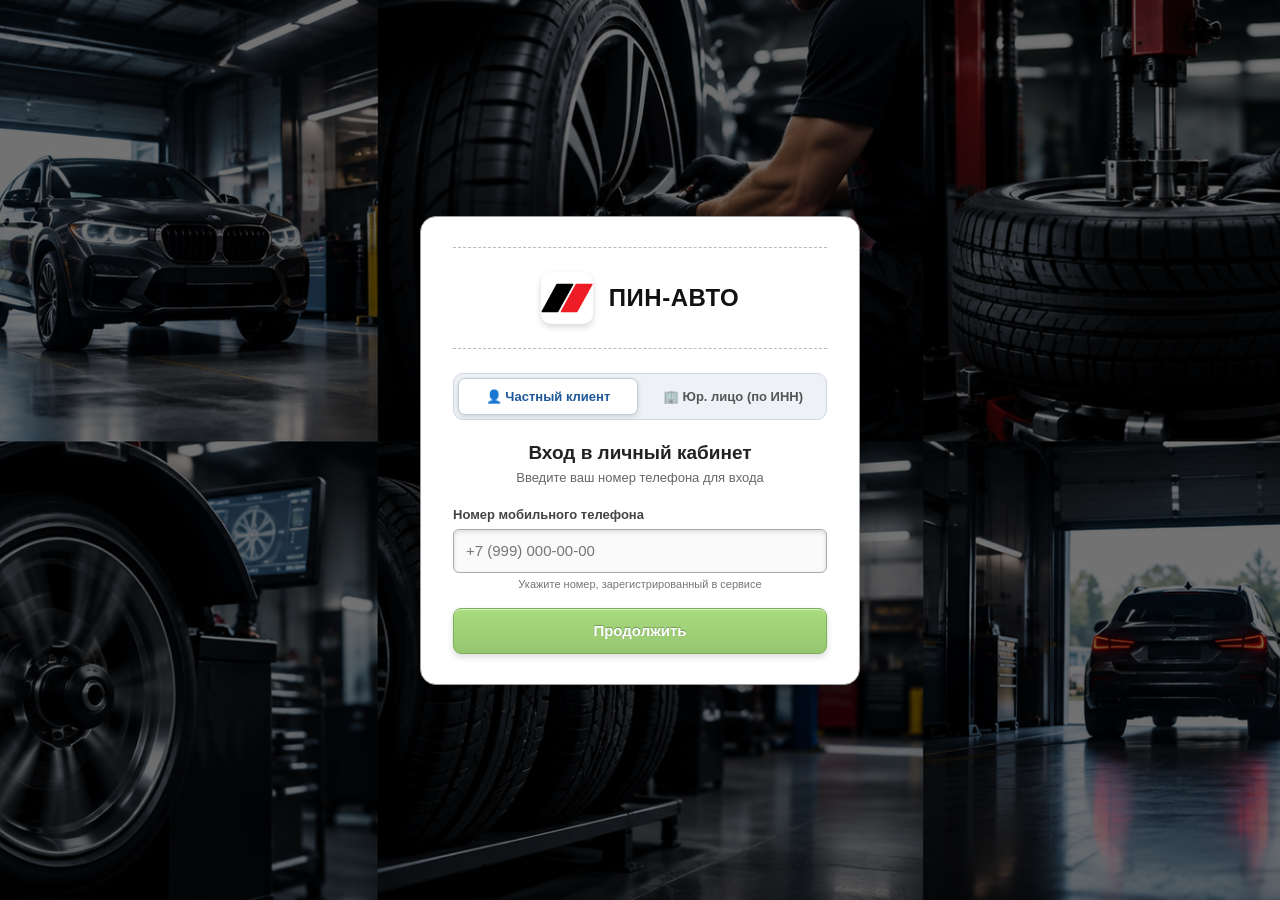
==== cabinet-b2b.html @ e7c833cb "Initial commit before refactoring" ====
<!DOCTYPE html>
<html lang="ru">
<head>
    <meta charset="UTF-8">
    <meta name="viewport" content="width=device-width, initial-scale=1.0">
    <title>Личный кабинет юр. лица — ПИН-АВТО</title>
    
    <link rel="icon" type="image/x-icon" href="favicons/favicon.ico">
    <link rel="icon" type="image/png" sizes="16x16" href="favicons/favicon-16x16.png">
    <link rel="icon" type="image/png" sizes="32x32" href="favicons/favicon-32x32.png">
    <link rel="apple-touch-icon" sizes="180x180" href="favicons/apple-touch-icon.png">
    
    <!-- Стили B2C -->
    <link rel="stylesheet" href="cabinet-b2b.css">

    <!-- Клиентский скрипт B2B -->
    <script src="js/cabinet-b2b.js" defer></script>
</head>
<body>

<div class="cabinet-layout-grid">
    <!-- Боковое меню -->
    <aside class="cabinet-sidebar">
        <div class="sidebar-user-block">
            <div class="user-avatar-circle" id="userAvatarInitials">ПА</div>
            <div class="user-info-meta">
                <div class="user-fullname" id="sidebarUserName">Загрузка...</div>
                <a href="javascript:void(0)" onclick="switchTab('settings')" class="user-edit-link">Изменить данные</a>
            </div>
        </div>

        <nav class="sidebar-nav">
            <a href="javascript:void(0)" class="nav-item active" data-tab="main" onclick="switchTab('main')">Главная</a>
            <a href="javascript:void(0)" class="nav-item" data-tab="orders" onclick="switchTab('orders')">Заказ-наряды</a>
            <a href="javascript:void(0)" class="nav-item" data-tab="services" onclick="switchTab('services')">Записаться на сервис</a>
            <a href="javascript:void(0)" class="nav-item" data-tab="garage" onclick="switchTab('garage')">Мой автопарк <span class="badge-count" id="garageBadge">0</span></a>
            
            <a href="javascript:void(0)" class="nav-item" data-tab="storage" onclick="switchTab('storage')">Договоры хранения</a>
            <a href="javascript:void(0)" class="nav-item" data-tab="recommendations" onclick="switchTab('recommendations')">Рекомендации мастера</a>
            <a href="javascript:void(0)" class="nav-item" data-tab="loyalty" onclick="switchTab('loyalty')">Программа лояльности</a>
            <a href="javascript:void(0)" class="nav-item" data-tab="settings" onclick="switchTab('settings')">Реквизиты организации</a>
            <a href="javascript:void(0)" class="nav-item nav-logout" onclick="logoutB2B()">Выйти</a>
        </nav>
    </aside>

    <!-- Основной контент -->
    <main class="cabinet-content-area">
        
        <!-- 1. Вкладка: Главная -->
        <div class="tab-pane active" id="tab-main">
            <h1 class="cabinet-page-title" id="welcomeTitle">Здравствуйте!</h1>
            <p class="cabinet-page-subtitle" id="currentDateSubtitle"></p>

            <div class="quick-banners-grid">
                <div class="quick-banner" onclick="startNewBooking()">
                    <span>Записаться на сервис</span>
                    <div class="qb-icon">
                        <svg width="20" height="20" viewBox="0 0 24 24" fill="none" stroke="#1e5799" stroke-width="2" stroke-linecap="round" stroke-linejoin="round">
                            <path d="M14.7 6.3a1 1 0 0 0 0 1.4l1.6 1.6a1 1 0 0 0 1.4 0l3.77-3.77a6 6 0 0 1-7.94 7.94l-6.91 6.91a2.12 2.12 0 0 1-3-3l6.91-6.91a6 6 0 0 1 7.94-7.94l-3.76 3.76z"></path>
                        </svg>
                    </div>
                </div>
                <div class="quick-banner" onclick="switchTab('garage')">
                    <span>Мой автопарк</span>
                    <div class="qb-icon">
                        <svg width="20" height="20" viewBox="0 0 24 24" fill="none" stroke="#1e5799" stroke-width="2" stroke-linecap="round" stroke-linejoin="round">
                            <rect x="1" y="3" width="15" height="13"></rect>
                            <polygon points="16 8 20 8 23 11 23 16 16 16 8"></polygon>
                            <circle cx="5.5" cy="18.5" r="2.5"></circle>
                            <circle cx="18.5" cy="18.5" r="2.5"></circle>
                        </svg>
                    </div>
                </div>
                <div class="quick-banner" onclick="switchTab('storage')">
                    <span>Договоры хранения</span>
                    <div class="qb-icon">
                        <svg width="20" height="20" viewBox="0 0 24 24" fill="none" stroke="#1e5799" stroke-width="2" stroke-linecap="round" stroke-linejoin="round">
                            <circle cx="12" cy="12" r="9"></circle>
                            <circle cx="12" cy="12" r="3"></circle>
                            <line x1="12" y1="3" x2="12" y2="9"></line>
                            <line x1="12" y1="15" x2="12" y2="21"></line>
                            <line x1="3" y1="12" x2="9" y2="12"></line>
                            <line x1="15" y1="12" x2="21" y2="12"></line>
                        </svg>
                    </div>
                </div>
                <div class="quick-banner" onclick="switchTab('orders')">
                    <span>Заказ-наряды</span>
                    <div class="qb-icon">
                        <svg width="20" height="20" viewBox="0 0 24 24" fill="none" stroke="#1e5799" stroke-width="2" stroke-linecap="round" stroke-linejoin="round">
                            <path d="M14 2H6a2 2 0 0 0-2 2v16a2 2 0 0 0 2 2h12a2 2 0 0 0 2-2V8z"></path>
                            <polyline points="14 2 14 8 20 8"></polyline>
                            <line x1="16" y1="13" x2="8" y2="13"></line>
                            <line x1="16" y1="17" x2="8" y2="17"></line>
                            <polyline points="10 9 9 9 8 9"></polyline>
                        </svg>
                    </div>
                </div>
            </div>

            <div class="dashboard-grid">
                <!-- ПРЕДСТАВИТЕЛИ ОРГАНИЗАЦИИ -->
                <div class="dashboard-card">
                    <div class="card-header-flex">
                        <h3>Представители организации</h3>
                        <a href="javascript:void(0)" onclick="switchTab('settings')" class="card-link-right">Все данные ›</a>
                    </div>
                    <div id="mainRepresentativesContainer">
                        <div class="empty-info-box">Загрузка представителей из CRM...</div>
                    </div>
                </div>

                <div class="dashboard-card" onclick="switchTab('loyalty')" style="cursor: pointer;">
                    <h3>Бонусный баланс</h3>
                    <div style="font-size: 34px; font-weight: 800; color: var(--color-red-bottom); margin-bottom: 6px;" id="mainLoyaltyPoints">0 баллов</div>
                    <p style="font-size: 13.5px; color: var(--color-text-muted); margin: 0 0 16px 0;">1 балл = 1 рубль скидки во всей сети техцентров</p>
                    <button type="button" class="week-btn">Посмотреть условия</button>
                </div>

                <div class="dashboard-card span-2">
                    <div class="card-header-flex">
                        <h3>Автопарк компании</h3>
                        <a href="javascript:void(0)" onclick="switchTab('garage')" class="card-link-right">Все автомобили ›</a>
                    </div>
                    <div id="mainGarageContainer">
                        <div class="empty-info-box">Перейдите во вкладку "Мой автопарк" для просмотра...</div>
                    </div>
                </div>

                <div class="dashboard-card span-2">
                    <div class="card-header-flex">
                        <h3>Мои записи на сервис</h3>
                        <a href="javascript:void(0)" onclick="switchTab('services'); switchServicesSubTab('list');" class="card-link-right">Посмотреть все записи ›</a>
                    </div>
                    <div id="mainServicesPreview">
                        <div class="empty-info-box">Загрузка записей...</div>
                    </div>
                </div>

                <div class="dashboard-card span-2">
                    <div class="card-header-flex">
                        <h3>Мои заказ-наряды</h3>
                        <a href="javascript:void(0)" onclick="switchTab('orders')" class="card-link-right">Посмотреть все заказ-наряды ›</a>
                    </div>
                    <div id="mainOrdersPreview">
                        <div class="empty-info-box">Загрузка заказов...</div>
                    </div>
                </div>
            </div>
        </div>

        <!-- 2. Вкладка: Заказы -->
        <div class="tab-pane" id="tab-orders">
            <h1 class="cabinet-page-title">История сделок и заказ-нарядов</h1>
            <div class="filter-pills-row" id="orderStatusPills">
                <button class="pill-btn active" onclick="filterOrders('all', this)">Все</button>
            </div>
            <div id="ordersListContainer">
                <div class="empty-info-box">Загрузка истории сделок из CRM...</div>
            </div>
            <div id="ordersPaginationContainer" style="margin-top: 20px; display: flex; gap: 6px; justify-content: center; align-items: center; flex-wrap: wrap;"></div>
        </div>

        <!-- 3. Вкладка: Записаться на сервис -->
        <div class="tab-pane" id="tab-services">
            <h1 class="cabinet-page-title">Записаться на сервис</h1>
            
            <div class="filter-pills-row" style="margin-bottom: 20px;">
                <button type="button" class="pill-btn" id="btnSubtabList" onclick="switchServicesSubTab('list')">Мои записи</button>
                <button type="button" class="pill-btn active" id="btnSubtabNew" onclick="switchServicesSubTab('new')">+ Записаться на сервис</button>
            </div>

            <div id="subtabServicesList" class="settings-card" style="display: none;">
                <div class="filter-pills-row">
                    <button class="pill-btn active" onclick="filterServices('all', this)">Все</button>
                    <button class="pill-btn" onclick="filterServices('active', this)">Активные</button>
                    <button class="pill-btn" onclick="filterServices('completed', this)">Выполненные</button>
                    <button class="pill-btn" onclick="filterServices('cancelled', this)">Отмененные</button>
                </div>
                <div id="servicesListContainer">
                    <div class="empty-info-box">Загрузка записей на сервис из календаря...</div>
                </div>
            </div>

            <div id="subtabServicesNew" class="settings-card">
                <h2>Онлайн-запись на сервис ПИН-АВТО</h2>
                
                <form id="cabinetBookingForm" onsubmit="handleCabinetBookingSubmit(event)">
                    <div class="form-group">
                        <label for="bookingCarGarageSelect">Автомобиль для записи:</label>
                        <select id="bookingCarGarageSelect" onchange="handleGarageCarChange()">
                            <option value="">-- Загрузка автопарка... --</option>
                        </select>
                    </div>

                    <div id="manualCarFieldsRow" class="form-row" style="display: none;">
                        <div class="form-group mb-0">
                            <label for="carBrand">Марка автомобиля:</label>
                            <select id="carBrand">
                                <option value="">-- Выберите марку авто --</option>
                            </select>
                        </div>
                        <div class="form-group mb-0">
                            <label for="carPlate">Гос. номер:</label>
                            <input type="text" id="carPlate" placeholder="А777МР77">
                        </div>
                    </div>

                    <div class="form-group" style="margin-top: 22px;">
                        <label for="branchSelect">Выберите филиал обслуживания:</label>
                        <select id="branchSelect" required>
                            <option value="">-- Загрузка филиалов --</option>
                        </select>
                    </div>

                    <div class="form-group">
                        <label>Дата визита:</label>
                        <div style="display: flex; gap: 10px; margin-bottom: 12px; max-width: 420px;">
                            <button type="button" class="week-btn active" id="btnWeekCurrent" onclick="switchWeekTab(0)">Эта неделя</button>
                            <button type="button" class="week-btn" id="btnWeekNext" onclick="switchWeekTab(1)">Следующая неделя</button>
                        </div>
                        <div class="grid-v4" id="grid_v4"></div>
                        <input type="hidden" id="dateSelect" required>
                    </div>

                    <div class="form-group">
                        <label for="postSelect">Выберите пост / услугу:</label>
                        <select id="postSelect" required disabled>
                            <option value="">Сначала выберите филиал и дату</option>
                        </select>
                    </div>

                    <div id="workloadBox" class="workload-box" style="display: none;">
                        <div class="workload-header">
                            <span id="workloadTitle">Загруженность выбранного поста:</span>
                            <span id="workloadPercent">0%</span>
                        </div>
                        <div class="progress-bar-bg">
                            <div id="workloadFill" class="progress-bar-fill"></div>
                        </div>
                    </div>

                    <div class="form-group" id="servicesWrapper" style="display: none;">
                        <label>Выберите работы по категориям:</label>
                        <div id="tabsContainer" class="tabs-container"></div>
                        <div id="tabContentsContainer"></div>
                    </div>

                    <div class="summary-box" id="summaryBox" style="display: none;">
                        <div>Итого времени: <span id="totalTime">0 мин</span></div>
                        <div>Стоимость (оценка): <span id="totalPrice">0 ₽</span></div>
                    </div>

                    <div class="form-group">
                        <label>Доступное время:</label>
                        <div id="slotsContainer" class="slots-grid">
                            <div class="empty-info-box" style="grid-column: 1 / -1;">
                                📌 Выберите филиал, дату и пост обслуживания
                            </div>
                        </div>
                        <input type="hidden" id="selectedTime" name="time" required>
                    </div>

                    <button type="submit" class="submit-btn" id="bookingSubmitBtn">Подтвердить запись</button>
                </form>
                <div id="cabinetBookingMsg" class="message"></div>
            </div>
        </div>

        <!-- 4. Вкладка: Гараж / Автопарк -->
        <div class="tab-pane" id="tab-garage">
            <div class="card-header-flex" style="margin-bottom: 20px;">
                <h1 class="cabinet-page-title" style="margin: 0;">Мой автопарк</h1>
                <button type="button" class="week-btn" style="max-width: 180px;" onclick="openAddCarModal()">+ Добавить авто</button>
            </div>
            
            <div id="fullGarageContainer">
                <div class="empty-info-box">Загрузка автомобилей компании...</div>
            </div>
        </div>

        <!-- 5. Вкладка: Договоры хранения -->
        <div class="tab-pane" id="tab-storage">
            <h1 class="cabinet-page-title">Договоры сезонного хранения шин</h1>
            <p class="cabinet-page-subtitle">Информация об активных договорах ответственного хранения колес и шин</p>
            
            <div id="storageContractContainer">
                <div class="empty-info-box">Загрузка данных договора хранения...</div>
            </div>
        </div>

        <!-- 6. Вкладка: Рекомендации мастера -->
        <div class="tab-pane" id="tab-recommendations">
            <h1 class="cabinet-page-title">Рекомендации мастера</h1>
            <div id="recommendationsContainer">
                <div class="empty-info-box">Загрузка рекомендаций мастера из CRM...</div>
            </div>
        </div>

        <!-- 7. Вкладка: Программа лояльности -->
        <div class="tab-pane" id="tab-loyalty">
            <h1 class="cabinet-page-title">Программа лояльности</h1>
            <div class="dashboard-grid" style="margin-bottom: 20px;">
                <div class="dashboard-card">
                    <h3>Ваш баланс баллов</h3>
                    <div style="font-size: 36px; font-weight: 800; color: var(--color-red-bottom); margin-bottom: 8px;" id="loyaltyPagePoints">0 баллов</div>
                    <p style="font-size: 13.5px; color: var(--color-text-muted); margin: 0;">1 балл = 1 рубль. Оплачивайте до 50% чека на работы и запчасти.</p>
                </div>
                <div class="dashboard-card">
                    <h3>Корпоративные правила</h3>
                    <ul style="margin: 0; padding-left: 20px; font-size: 13.5px; color: #475569; line-height: 1.6;">
                        <li><b>Единый счет автопарка:</b> баллы начисляются по закрытым заказ-нарядам</li>
                        <li><b>Сеть техцентров:</b> единые условия во всех 11 филиалах ПИН-АВТО</li>
                        <li><b>Безналичный расчет:</b> закрывающие документы формируются с учетом скидок</li>
                    </ul>
                </div>
            </div>

            <h3>История операций с кэшбэком</h3>
            <div id="transactionsContainer">
                <div class="empty-info-box">Загрузка истории транзакций...</div>
            </div>
        </div>

        <!-- 8. Вкладка: Реквизиты организации -->
        <div class="tab-pane" id="tab-settings">
            <h1 class="cabinet-page-title">Реквизиты организации</h1>

            <div class="settings-card">
                <h3>Карточка юридического лица в STOCRM</h3>
                <form id="jurProfileForm" onsubmit="handleJurProfileSave(event)">
                    <div class="settings-grid-form">
                        <div class="form-group">
                            <label for="jurCompanyName">Полное наименование организации</label>
                            <input type="text" id="jurCompanyName" placeholder="ООО Компания" required>
                        </div>
                        <div class="form-group">
                            <label for="jurShortName">Краткое наименование</label>
                            <input type="text" id="jurShortName" placeholder="Компания">
                        </div>
                        <div class="form-group">
                            <label for="jurInn">ИНН</label>
                            <input type="text" id="jurInn" readonly>
                        </div>
                        <div class="form-group">
                            <label for="jurKpp">КПП</label>
                            <input type="text" id="jurKpp" placeholder="КПП">
                        </div>
                        <div class="form-group">
                            <label for="jurOgrn">ОГРН</label>
                            <input type="text" id="jurOgrn" placeholder="ОГРН">
                        </div>
                        <div class="form-group">
                            <label for="jurDirector">Руководитель / Генеральный директор</label>
                            <input type="text" id="jurDirector" placeholder="ФИО руководителя">
                        </div>
                        <div class="form-group">
                            <label for="jurContactPerson">Ответственный представитель</label>
                            <input type="text" id="jurContactPerson" placeholder="ФИО представителя">
                        </div>
                        <div class="form-group">
                            <label for="jurCompanyPhone">Телефон для связи</label>
                            <input type="text" id="jurCompanyPhone" placeholder="+7 (...) ...-..--">
                        </div>
                        <div class="form-group">
                            <label for="jurCompanyEmail">Корпоративный E-Mail</label>
                            <input type="text" id="jurCompanyEmail" placeholder="company@mail.ru">
                        </div>
                        <div class="form-group">
                            <label for="jurLegalAddress">Юридический адрес</label>
                            <input type="text" id="jurLegalAddress" placeholder="Индекс, город, улица, дом">
                        </div>
                        <div class="form-group">
                            <label for="jurBankName">Наименование банка</label>
                            <input type="text" id="jurBankName" placeholder="Банк">
                        </div>
                        <div class="form-group">
                            <label for="jurBik">БИК</label>
                            <input type="text" id="jurBik" placeholder="БИК банка">
                        </div>
                        <div class="form-group">
                            <label for="jurRs">Расчетный счет</label>
                            <input type="text" id="jurRs" placeholder="40702810...">
                        </div>
                        <div class="form-group">
                            <label for="jurKs">Корреспондентский счет</label>
                            <input type="text" id="jurKs" placeholder="30101810...">
                        </div>
                    </div>

                    <div style="margin-top: 24px; display: flex; align-items: center; gap: 15px; flex-wrap: wrap;">
                        <button type="submit" class="submit-btn" id="btnSaveJur" style="max-width: 280px;">Сохранить реквизиты</button>
                        <div id="jurSaveMsg" class="message" style="margin: 0; display: none;"></div>
                    </div>
                </form>
            </div>

            <div class="settings-card" style="margin-top: 22px;">
                <h3>Каналы корпоративных уведомлений</h3>
                <div class="checkboxes-row">
                    <label class="checkbox-label"><input type="checkbox" checked> SMS представителю</label>
                    <label class="checkbox-label"><input type="checkbox" checked> Email бухгалтерии</label>
                    <label class="checkbox-label"><input type="checkbox"> WhatsApp</label>
                    <label class="checkbox-label"><input type="checkbox" checked> Telegram</label>
                </div>
            </div>
        </div>

    </main>
</div>

<!-- Модальное окно добавления ТС -->
<div class="modal-overlay" id="addCarModal" onclick="if(event.target===this) closeAddCarModal()">
    <div class="modal-box">
        <div class="modal-header">
            <h3>Добавление автомобиля в автопарк</h3>
            <span class="modal-close" onclick="closeAddCarModal()">&times;</span>
        </div>
        <form id="addCarForm" onsubmit="handleAddCarSubmit(event)">
            <div class="form-group">
                <label for="modalCarPlate">Государственный номер *</label>
                <input type="text" id="modalCarPlate" placeholder="А123АА123" required>
            </div>
            <div class="form-row">
                <div class="form-group mb-0">
                    <label for="modalCarBrand">Марка *</label>
                    <input type="text" id="modalCarBrand" placeholder="Например: Ford" required>
                </div>
                <div class="form-group mb-0">
                    <label for="modalCarModel">Модель *</label>
                    <input type="text" id="modalCarModel" placeholder="Например: Transit" required>
                </div>
            </div>
            <div class="form-row" style="margin-top: 14px;">
                <div class="form-group mb-0">
                    <label for="modalCarVin">VIN / Кузов</label>
                    <input type="text" id="modalCarVin" placeholder="17 знаков">
                </div>
                <div class="form-group mb-0">
                    <label for="modalCarYear">Год выпуска</label>
                    <input type="text" id="modalCarYear" placeholder="2022">
                </div>
            </div>
            <div style="margin-top: 20px;">
                <button type="submit" class="submit-btn" id="btnAddCarSubmit">Зарегистрировать ТС</button>
            </div>
            <div id="addCarMsg" class="message"></div>
        </form>
    </div>
</div>

</body>
</html>
---- cabinet-b2b.css ----
/* ============================================================
   ПИН-АВТО — ЕДИНАЯ ДИЗАЙН-СИСТЕМА WEB 2.0 (CABINET-B2B.CSS)
   ============================================================ */

:root {
    --font-main: "Trebuchet MS", "Lucida Grande", "Segoe UI", Arial, sans-serif;
    --font-mono: "Consolas", "Courier New", monospace;

    --color-bg-base: #f0f0f0;
    --color-bg-dark: #c0c0c0;
    --color-text-main: #222222;
    --color-text-sub: #555555;
    --color-text-muted: #777777;

    --color-blue-top: #7db9e8;
    --color-blue-bottom: #1e5799;
    --color-blue-border: #174275;

    --color-green-top: #a9db80;
    --color-green-bottom: #96c56f;
    --color-green-border: #7cb054;

    --color-red-top: #f87171;
    --color-red-bottom: #dc2626;

    --color-border-main: #aaaaaa;
    --color-border-card: #999999;
    --color-border-light: #cccccc;
}

* {
    box-sizing: border-box;
}

body { 
    font-family: var(--font-main); 
    background: radial-gradient(circle at top, #f4f4f4 0%, var(--color-bg-dark) 100%); 
    color: var(--color-text-main); 
    margin: 0; 
    padding: 20px 15px; 
    min-height: 100vh;
    -webkit-font-smoothing: antialiased;
}

h1, h2, h3, h4, h5 {
    font-family: var(--font-main);
    color: var(--color-text-main);
    text-shadow: 1px 1px 0px #ffffff;
    margin-top: 0;
}

h1.cabinet-page-title {
    font-size: 26px;
    margin-bottom: 6px;
    font-weight: bold;
}

h2 { 
    font-size: 22px;
    text-align: center; 
    border-bottom: 2px dashed var(--color-border-light);
    padding-bottom: 14px;
    margin-bottom: 24px;
}

h3 {
    font-size: 17px;
    margin-bottom: 14px;
}

p {
    font-family: var(--font-main);
    line-height: 1.45;
}

.cabinet-page-subtitle {
    color: var(--color-text-muted);
    font-size: 13.5px;
    margin-bottom: 22px;
    text-shadow: 1px 1px 0 #ffffff;
}

label { 
    display: block; 
    margin-bottom: 7px; 
    font-weight: bold; 
    font-size: 13px; 
    color: #444444; 
    text-shadow: 1px 1px 0px #ffffff;
}

.field-hint { 
    font-size: 11px; 
    color: var(--color-text-muted); 
    margin-top: 4px; 
    display: block; 
}

select, 
input[type="text"], 
input[type="tel"], 
input[type="email"], 
input[type="date"],
input[type="time"] { 
    width: 100% !important; 
    height: 42px !important;
    padding: 8px 12px !important; 
    border: 1px solid var(--color-border-main) !important; 
    border-radius: 6px !important; 
    font-size: 14px !important; 
    font-family: var(--font-main) !important;
    background: #fafafa !important; 
    color: var(--color-text-main) !important;
    box-shadow: inset 0 2px 4px rgba(0, 0, 0, 0.12) !important; 
    transition: all 0.2s ease-in-out !important; 
}

select:focus, 
input:focus { 
    border-color: #5b9dd9 !important; 
    outline: none !important; 
    background: #ffffff !important;
    box-shadow: inset 0 2px 4px rgba(0,0,0,0.1), 0 0 8px rgba(91,157,217,0.55) !important; 
}

input:read-only, 
select:disabled {
    background: linear-gradient(to bottom, #f5f5f5 0%, #ebebeb 100%) !important;
    color: #777777 !important;
    border-color: #cccccc !important;
    box-shadow: inset 0 1px 2px rgba(0,0,0,0.06) !important;
    cursor: not-allowed;
}

.form-group { 
    margin-bottom: 18px; 
    display: flex;
    flex-direction: column;
}
.form-group.mb-0 { margin-bottom: 0; }
.form-row { 
    display: grid; 
    grid-template-columns: 1fr 1fr; 
    gap: 18px; 
    margin-bottom: 18px; 
}
@media (max-width: 650px) { 
    .form-row { grid-template-columns: 1fr; } 
}

.cabinet-layout-grid {
    display: grid;
    grid-template-columns: 300px 1fr;
    max-width: 1350px;
    margin: 0 auto;
    gap: 25px;
    align-items: start;
}

@media (max-width: 1024px) {
    .cabinet-layout-grid { grid-template-columns: 1fr; }
}

.cabinet-sidebar {
    background: #ffffff;
    border: 1px solid var(--color-border-card);
    border-radius: 14px;
    padding: 18px;
    box-shadow: 0 10px 22px rgba(0,0,0,0.12), inset 0 1px 0 #ffffff;
    position: sticky;
    top: 20px;
}

.sidebar-user-block {
    display: flex;
    align-items: center;
    gap: 12px;
    border-bottom: 2px dashed var(--color-border-light);
    padding-bottom: 14px;
    margin-bottom: 14px;
}

.user-avatar-circle {
    width: 48px;
    height: 48px;
    background: linear-gradient(135deg, #e5e5e5 0%, #cccccc 100%);
    border-radius: 50% !important;
    display: flex;
    align-items: center;
    justify-content: center;
    font-weight: bold;
    font-size: 16px;
    color: #333333;
    border: 1px solid #bbbbbb;
    box-shadow: inset 0 1px 0 #ffffff;
    flex-shrink: 0;
}

.user-info-meta {
    display: flex;
    flex-direction: column;
}

.user-fullname {
    font-weight: bold;
    font-size: 15px;
    color: #111111;
    line-height: 1.25;
}

.user-edit-link {
    font-size: 12px;
    color: var(--color-blue-bottom);
    text-decoration: none;
    margin-top: 3px;
    font-weight: bold;
}
.user-edit-link:hover { text-decoration: underline; }

.sidebar-nav {
    display: flex;
    flex-direction: column;
    gap: 5px;
}

.nav-item {
    padding: 10px 14px;
    border-radius: 6px;
    color: #444444;
    text-decoration: none;
    font-size: 13.5px;
    font-weight: bold;
    display: flex;
    justify-content: space-between;
    align-items: center;
    transition: 0.15s;
    user-select: none;
}

.nav-item:hover {
    background: #f0f0f0;
    color: #111111;
}

.nav-item.active {
    background: linear-gradient(to bottom, var(--color-blue-top) 0%, var(--color-blue-bottom) 100%) !important;
    color: #ffffff !important;
    text-shadow: 0 -1px 1px rgba(0,0,0,0.5);
    box-shadow: inset 0 1px 0 rgba(255,255,255,0.4);
}

.nav-logout {
    color: #dc2626 !important;
    margin-top: 8px;
    border-top: 1px solid #eeeeee;
    padding-top: 12px;
}
.nav-logout:hover { 
    background: #fee2e2 !important; 
    color: #dc2626 !important; 
}

.badge-count {
    background: var(--color-red-bottom);
    color: #ffffff;
    padding: 2px 7px;
    border-radius: 12px;
    font-size: 11px;
    font-weight: bold;
}

.tab-pane { display: none; }
.tab-pane.active { display: block; }

.submit-btn,
.week-btn,
.pill-btn,
.slot-btn,
.car-action-btn {
    font-family: var(--font-main);
    font-weight: bold;
    cursor: pointer;
    display: inline-flex;
    align-items: center;
    justify-content: center;
    text-align: center;
    user-select: none;
    border-radius: 8px;
    transition: all 0.2s ease;
}

.submit-btn { 
    width: 100%; 
    background: linear-gradient(to bottom, var(--color-green-top) 0%, var(--color-green-bottom) 100%); 
    color: #ffffff; 
    border: 1px solid var(--color-green-border); 
    padding: 13px 20px; 
    font-size: 15px; 
    text-shadow: 0 -1px 1px rgba(0,0,0,0.3); 
    box-shadow: inset 0 1px 0 rgba(255,255,255,0.6), 0 3px 6px rgba(0,0,0,0.15);
}
.submit-btn:hover { 
    background: linear-gradient(to bottom, #b4e38c 0%, #a2d17a 100%); 
    box-shadow: inset 0 1px 0 rgba(255,255,255,0.7), 0 4px 8px rgba(0,0,0,0.2);
}
.submit-btn:disabled {
    opacity: 0.6;
}

.week-btn { 
    flex: 1; 
    padding: 9px 15px; 
    background: linear-gradient(to bottom, #f9f9f9 0%, #dcdcdc 100%); 
    border: 1px solid var(--color-border-main);
    font-size: 13px; 
    color: #333333; 
    text-shadow: 1px 1px 0px #ffffff;
    box-shadow: inset 0 1px 0 #ffffff, 0 1px 2px rgba(0,0,0,0.1);
}
.week-btn:hover { 
    background: linear-gradient(to bottom, #ffffff 0%, #e0e0e0 100%); 
    border-color: #999999;
}
.week-btn.active { 
    background: linear-gradient(to bottom, var(--color-blue-top) 0%, var(--color-blue-bottom) 100%) !important; 
    color: #ffffff !important; 
    border-color: var(--color-blue-border) !important; 
    text-shadow: 0 -1px 1px rgba(0,0,0,0.5) !important;
    box-shadow: inset 0 2px 4px rgba(0,0,0,0.4) !important;
}

.filter-pills-row {
    display: flex;
    flex-wrap: wrap;
    gap: 8px;
    margin-bottom: 20px;
}

.pill-btn {
    padding: 7px 18px;
    border-radius: 20px;
    border: 1px solid var(--color-border-main);
    background: linear-gradient(to bottom, #ffffff 0%, #e6e6e6 100%);
    font-size: 13px;
    color: #444444;
    text-shadow: 1px 1px 0 #ffffff;
    box-shadow: 0 1px 2px rgba(0,0,0,0.08), inset 0 1px 0 #ffffff;
}

.pill-btn:hover:not(.active) {
    background: linear-gradient(to bottom, #ffffff 0%, #dcdcdc 100%);
    border-color: #888888;
}

.pill-btn.active { 
    background: linear-gradient(to bottom, var(--color-blue-top) 0%, var(--color-blue-bottom) 100%) !important; 
    color: #ffffff !important; 
    border-color: var(--color-blue-border) !important; 
    text-shadow: 0 -1px 1px rgba(0,0,0,0.5);
    box-shadow: inset 0 2px 4px rgba(0,0,0,0.3);
}

.dashboard-card, 
.booking-container,
.settings-card {
    background: #ffffff;
    border: 1px solid var(--color-border-card);
    border-radius: 12px;
    padding: 24px;
    box-shadow: 0 6px 18px rgba(0, 0, 0, 0.08), inset 0 1px 0 #ffffff;
    position: relative;
    margin-bottom: 20px;
}

.dashboard-grid {
    display: grid;
    grid-template-columns: repeat(2, 1fr);
    gap: 20px;
}
@media (max-width: 768px) {
    .dashboard-grid { grid-template-columns: 1fr; }
}
.dashboard-card.span-2 { grid-column: span 2; }
@media (max-width: 768px) { .dashboard-card.span-2 { grid-column: span 1; } }

.card-header-flex {
    display: flex;
    justify-content: space-between;
    align-items: center;
    margin-bottom: 14px;
}
.card-header-flex h3 { margin-bottom: 0; }

.card-link-right {
    font-size: 13px;
    color: var(--color-blue-bottom);
    text-decoration: none;
    font-weight: bold;
}
.card-link-right:hover { text-decoration: underline; }

.quick-banners-grid {
    display: grid;
    grid-template-columns: repeat(4, 1fr);
    gap: 14px;
    margin-bottom: 22px;
}
@media (max-width: 900px) {
    .quick-banners-grid { grid-template-columns: repeat(2, 1fr); }
}

.quick-banner {
    background: linear-gradient(to bottom, #ffffff 0%, #f6f6f6 100%);
    border: 1px solid var(--color-border-main);
    border-radius: 9px;
    padding: 13px 15px;
    display: flex;
    justify-content: space-between;
    align-items: center;
    cursor: pointer;
    box-shadow: 0 2px 4px rgba(0,0,0,0.05), inset 0 1px 0 #fff;
    transition: all 0.2s;
}
.quick-banner:hover {
    border-color: var(--color-blue-bottom);
    box-shadow: 0 4px 10px rgba(30,87,153,0.18);
    transform: translateY(-1px);
}
.quick-banner span {
    font-size: 13.5px;
    font-weight: bold;
    color: #333333;
}
.qb-icon {
    width: 32px;
    height: 32px;
    background: #eef5fa;
    border-radius: 6px;
    display: flex;
    align-items: center;
    justify-content: center;
    font-size: 16px;
    border: 1px solid #cbd5e1;
}

.rep-dashboard-item {
    display: flex;
    align-items: center;
    justify-content: space-between;
    padding: 10px 12px;
    background: #f8fafc;
    border: 1px solid #e2e8f0;
    border-radius: 8px;
    margin-bottom: 8px;
}
.rep-dashboard-item:last-child {
    margin-bottom: 0;
}
.rep-info-col {
    display: flex;
    align-items: center;
    gap: 10px;
}
.rep-mini-avatar {
    width: 36px;
    height: 36px;
    background: linear-gradient(135deg, #e2e8f0 0%, #cbd5e1 100%);
    border-radius: 50%;
    display: flex;
    align-items: center;
    justify-content: center;
    font-size: 12.5px;
    font-weight: bold;
    color: #334155;
    border: 1px solid #bbbbbb;
    flex-shrink: 0;
}
.rep-title-text {
    font-size: 14px;
    font-weight: bold;
    color: #111111;
}
.rep-phone-text {
    font-size: 12px;
    color: #64748b;
    margin-top: 2px;
}

.order-card {
    padding: 22px 24px !important;
    margin-bottom: 20px !important;
}

.order-card-header {
    display: flex;
    justify-content: space-between;
    align-items: flex-start;
    padding-bottom: 12px;
    border-bottom: 1px dashed var(--color-border-light);
}

.order-card-title {
    font-size: 15.5px;
    font-weight: normal;
    color: #111111;
}

.order-card-title strong {
    font-weight: bold;
}

.order-card-sub {
    font-size: 13px;
    color: #555555;
    margin-top: 5px;
}

.order-card-meta {
    text-align: right;
    display: flex;
    flex-direction: column;
    align-items: flex-end;
    gap: 5px;
}

.deal-sum {
    color: var(--color-blue-bottom);
    font-size: 16.5px;
    font-weight: bold;
}

.status-badge {
    display: inline-block;
    padding: 3px 12px;
    border-radius: 12px;
    font-size: 11.5px;
    font-weight: bold;
    text-shadow: 1px 1px 0 rgba(255,255,255,0.8);
    border: 1px solid #bbbbbb;
    background: linear-gradient(to bottom, #ffffff 0%, #e5e5e5 100%);
    box-shadow: 0 1px 2px rgba(0,0,0,0.06);
    white-space: nowrap;
}

.status-badge.success {
    background: linear-gradient(to bottom, #e3f6dc 0%, #c8eec0 100%) !important;
    border-color: #a8d59d !important;
    color: #245e18 !important;
}

.status-badge.warning {
    background: linear-gradient(to bottom, #fffde6 0%, #faeec1 100%) !important;
    border-color: #e6d38e !important;
    color: #796013 !important;
}

.order-works-block {
    margin-top: 14px;
}

.order-works-title {
    font-size: 13.5px;
    font-weight: bold;
    color: #222222;
    margin-bottom: 10px;
    text-shadow: 1px 1px 0 #ffffff;
}

.order-works-table {
    width: 100%;
    border-collapse: collapse;
    font-size: 13.5px;
    text-align: left;
}

.order-works-table th {
    background: linear-gradient(to bottom, #ffffff 0%, #e5e5e5 100%);
    color: #333333;
    font-weight: bold;
    padding: 8px 12px;
    border-bottom: 1px solid var(--color-border-main);
    box-shadow: inset 0 1px 0 #ffffff;
    text-shadow: 1px 1px 0 #ffffff;
    white-space: nowrap;
}

.order-works-table td {
    padding: 10px 12px;
    border-bottom: 1px solid #e5e5e5;
    color: #333333;
    vertical-align: middle;
}

.order-works-table tr:last-child td {
    border-bottom: none;
}

.empty-info-box {
    background: linear-gradient(to bottom, #ffffff 0%, #f9f9f9 100%);
    border: 1px solid #e0e0e0;
    padding: 12px 15px;
    border-radius: 8px;
    font-size: 13px;
    color: var(--color-text-sub);
    margin-bottom: 15px;
    display: flex;
    align-items: center;
    gap: 10px;
    box-shadow: inset 0 1px 0 #ffffff;
}

.table-wrap {
    width: 100%;
    overflow-x: auto;
    border-radius: 8px;
    border: 1px solid var(--color-border-main);
    box-shadow: inset 0 2px 4px rgba(0,0,0,0.1);
    background: #ffffff;
    margin-bottom: 22px;
}

.data-table {
    width: 100%;
    border-collapse: collapse;
    text-align: left;
    font-size: 13.5px;
}

.data-table th {
    background: linear-gradient(to bottom, #ffffff 0%, #e5e5e5 100%);
    color: #333333;
    font-weight: bold;
    padding: 11px 13px;
    border-bottom: 1px solid var(--color-border-main);
    box-shadow: inset 0 1px 0 #ffffff;
    text-shadow: 1px 1px 0 #ffffff;
    white-space: nowrap;
}

.data-table td {
    padding: 11px 13px;
    border-bottom: 1px solid #e5e5e5;
    color: #333333;
    vertical-align: middle;
}

.data-table tr:nth-child(even) td { background-color: #fafafa; }
.data-table tr:hover td { background-color: #eef5fa; }

.grid-v4 { 
    display: grid; 
    grid-template-columns: repeat(auto-fit, minmax(85px, 1fr)); 
    gap: 9px; 
    margin-bottom: 18px;
}

.card-v4 { 
    border: 1px solid var(--color-border-main); 
    border-radius: 8px; 
    padding: 10px 4px; 
    text-align: center; 
    cursor: pointer; 
    background: linear-gradient(to bottom, #ffffff 0%, #e5e5e5 100%); 
    box-shadow: 0 2px 4px rgba(0,0,0,0.08), inset 0 1px 0 #ffffff;
    transition: 0.2s; 
}
.card-v4:hover { 
    background: linear-gradient(to bottom, #ffffff 0%, #d4d4d4 100%);
    border-color: #999999;
}
.card-v4.selected { 
    border-color: var(--color-blue-border) !important; 
    background: linear-gradient(to bottom, var(--color-blue-top) 0%, var(--color-blue-bottom) 100%) !important; 
    color: #ffffff !important; 
    text-shadow: 0 -1px 1px rgba(0,0,0,0.5);
    box-shadow: inset 0 1px 3px rgba(0,0,0,0.3);
}
.card-v4 .name { font-size: 11px; text-transform: uppercase; font-weight: bold; }
.card-v4 .date { font-size: 15px; font-weight: bold; margin-top: 4px; }

.slots-grid { 
    display: grid; 
    grid-template-columns: repeat(auto-fill, minmax(90px, 1fr)); 
    gap: 9px; 
    margin-top: 10px; 
}

.slot-btn { 
    padding: 9px 6px; 
    text-align: center; 
    border: 1px solid var(--color-border-main); 
    border-radius: 6px; 
    background: linear-gradient(to bottom, #ffffff 0%, #e5e5e5 100%); 
    font-size: 13.5px; 
    color: #333333; 
    text-shadow: 1px 1px 0 #ffffff;
    box-shadow: 0 1px 2px rgba(0,0,0,0.08), inset 0 1px 0 #ffffff;
}
.slot-btn:hover:not(:disabled) { 
    background: linear-gradient(to bottom, #ffffff 0%, #d4d4d4 100%);
}
.slot-btn.selected { 
    background: linear-gradient(to bottom, var(--color-blue-top) 0%, var(--color-blue-bottom) 100%) !important; 
    color: #ffffff !important; 
    border-color: var(--color-blue-border) !important; 
    text-shadow: 0 -1px 1px rgba(0,0,0,0.5);
    box-shadow: inset 0 2px 5px rgba(0,0,0,0.4);
}

.tabs-container { 
    display: flex; 
    flex-wrap: wrap; 
    gap: 6px; 
    margin-bottom: 14px; 
    border-bottom: 1px solid #cccccc; 
    padding-bottom: 10px; 
}
.tab-btn { 
    padding: 8px 14px; 
    background: linear-gradient(to bottom, #f0f0f0 0%, #e0e0e0 100%); 
    border: 1px solid #bbbbbb; 
    border-radius: 6px 6px 0 0; 
    font-size: 13px; 
    font-weight: bold; 
    cursor: pointer; 
    color: #444444; 
    text-shadow: 1px 1px 0 #ffffff;
    margin-bottom: -1px;
}
.tab-btn:hover { background: #ffffff; }
.tab-btn.active { background: #ffffff; color: #111111; border-bottom: 1px solid #ffffff; }

.tab-content { 
    display: none; 
    flex-direction: column; 
    gap: 8px; 
    background: #ffffff; 
    border: 1px solid #cccccc; 
    padding: 14px; 
    min-height: 150px; 
    max-height: 280px; 
    overflow-y: auto; 
    box-shadow: inset 0 0 5px rgba(0,0,0,0.05); 
}
.tab-content.active { display: flex; }

.service-item { 
    display: flex; 
    align-items: center; 
    justify-content: space-between; 
    padding: 9px 12px; 
    border-radius: 6px; 
    border: 1px solid #dddddd; 
    background: linear-gradient(to bottom, #ffffff 0%, #f9f9f9 100%); 
    cursor: pointer; 
}
.service-item:hover { 
    background: #eef5fa;
    border-color: #99bce8;
}
.service-left { 
    display: flex; 
    align-items: center; 
    gap: 10px; 
    font-size: 13.5px; 
    font-weight: bold; 
    color: #333333; 
}
.service-left input { width: 16px !important; height: 16px !important; cursor: pointer; margin: 0; }
.service-right { font-size: 13px; color: var(--color-text-muted); display: flex; align-items: center; gap: 14px; }
.service-price { font-weight: bold; color: var(--color-blue-bottom); font-size: 14px; }

.summary-box { 
    background: linear-gradient(to bottom, #fffbe0 0%, #f6ea9e 100%); 
    border: 1px solid #d4c264; 
    padding: 12px 15px; 
    border-radius: 8px; 
    margin-bottom: 18px; 
    display: flex; 
    justify-content: space-between; 
    font-weight: bold; 
    font-size: 14.5px; 
    color: #554a10; 
    text-shadow: 1px 1px 0 #ffffff;
    box-shadow: 0 2px 4px rgba(0,0,0,0.08);
}

.workload-box { 
    background: #f4f4f4; 
    border: 1px solid #cccccc; 
    padding: 12px 15px; 
    border-radius: 8px; 
    margin-bottom: 18px; 
    box-shadow: inset 0 1px 3px rgba(0,0,0,0.05);
}
.workload-header { 
    display: flex; 
    justify-content: space-between; 
    font-size: 13px; 
    font-weight: bold; 
    margin-bottom: 7px; 
    color: #333333; 
}
.progress-bar-bg { 
    width: 100%; 
    height: 12px; 
    background: #dddddd; 
    border-radius: 6px; 
    box-shadow: inset 0 2px 4px rgba(0,0,0,0.2); 
    overflow: hidden; 
}
.progress-bar-fill { 
    height: 100%; 
    width: 0%; 
    transition: width 0.4s ease; 
    border-radius: 6px; 
    background: linear-gradient(to bottom, #84cc16 0%, #65a30d 50%, #4d7c0f 100%); 
}

.vin-box {
    font-family: var(--font-mono);
    font-size: 13px;
    background: #f0f0f0;
    padding: 3px 6px;
    border-radius: 4px;
    border: 1px solid #cccccc;
    color: #111111;
}

.message { 
    margin-top: 18px; 
    padding: 12px 16px; 
    border-radius: 8px; 
    text-align: center; 
    display: none; 
    font-weight: bold; 
    font-size: 13.5px;
    box-shadow: inset 0 1px 2px rgba(0,0,0,0.08); 
}
.message.success { background: #dff0d8; color: #3c763d; border: 1px solid #d6e9c6; }
.message.error { background: #f2dede; color: #a94442; border: 1px solid #ebccd1; }
.message.is-visible { display: block; }

.settings-grid-form {
    display: grid;
    grid-template-columns: 1fr 1fr;
    gap: 16px 20px;
}
@media (max-width: 650px) { 
    .settings-grid-form { grid-template-columns: 1fr; } 
}

.checkboxes-row {
    display: flex;
    flex-wrap: wrap;
    gap: 18px;
}
.checkbox-label {
    display: flex;
    align-items: center;
    gap: 8px;
    font-weight: bold;
    font-size: 13.5px;
    cursor: pointer;
}
.checkbox-label input {
    width: 16px !important;
    height: 16px !important;
    cursor: pointer;
}

/* 7. ХРАНЕНИЕ ШИН (STORAGE) */
.storage-contract-box {
    display: flex;
    flex-direction: column;
    gap: 20px;
    margin-bottom: 22px;
}

.storage-header-card {
    background: #ffffff;
    border: 1px solid var(--color-border-card);
    border-radius: 12px;
    padding: 20px 24px;
    box-shadow: 0 6px 18px rgba(0,0,0,0.08), inset 0 1px 0 #ffffff;
}

.storage-header-top {
    display: flex;
    justify-content: space-between;
    align-items: center;
    flex-wrap: wrap;
    gap: 12px;
    margin-bottom: 14px;
    border-bottom: 1px dashed var(--color-border-light);
    padding-bottom: 12px;
}

.storage-contract-num {
    font-size: 18px;
    font-weight: bold;
    color: #111111;
}

.storage-meta-grid {
    display: grid;
    grid-template-columns: repeat(auto-fit, minmax(180px, 1fr));
    gap: 14px;
    font-size: 13.5px;
}

.storage-meta-item span {
    display: block;
    color: var(--color-text-muted);
    font-size: 11.5px;
    text-transform: uppercase;
    margin-bottom: 4px;
    font-weight: bold;
}

.storage-meta-item strong {
    color: var(--color-text-main);
    font-size: 14px;
}

.storage-wheels-grid {
    display: grid;
    grid-template-columns: repeat(2, 1fr);
    gap: 16px;
    margin-top: 14px;
}

@media (max-width: 768px) {
    .storage-wheels-grid { grid-template-columns: 1fr; }
}

.wheel-card {
    background: #ffffff;
    border: 1px solid var(--color-border-main);
    border-radius: 10px;
    padding: 16px;
    display: flex;
    gap: 16px;
    align-items: center;
    box-shadow: 0 2px 4px rgba(0, 0, 0, 0.04), inset 0 1px 0 #ffffff;
}

.wheel-visual-col {
    flex-shrink: 0;
    text-align: center;
    width: 80px;
}

.wheel-svg-box {
    width: 64px;
    height: 64px;
    margin: 0 auto 6px auto;
    display: flex;
    align-items: center;
    justify-content: center;
    font-size: 40px;
}

.wheel-pos-tag {
    font-size: 11px;
    font-weight: bold;
    color: #444444;
    text-align: center;
}

.wheel-info-col {
    flex: 1;
    display: flex;
    flex-direction: column;
    gap: 5px;
}

.wheel-title {
    font-size: 14px;
    font-weight: bold;
    color: #111111;
}

.wheel-barcode-box {
    font-family: var(--font-mono);
    font-size: 12px;
    color: #444444;
    background: #f1f5f9;
    padding: 2px 7px;
    border-radius: 4px;
    border: 1px solid #cbd5e1;
    display: inline-block;
    width: fit-content;
}

.tread-measure-box {
    margin-top: 4px;
}

.tread-measure-head {
    display: flex;
    justify-content: space-between;
    align-items: center;
    font-size: 12px;
    font-weight: bold;
    margin-bottom: 4px;
    color: #555555;
}

.tread-track {
    width: 100%;
    height: 8px;
    background: #e2e8f0;
    border-radius: 4px;
    overflow: hidden;
    box-shadow: inset 0 1px 2px rgba(0,0,0,0.15);
}

.tread-fill {
    height: 100%;
    border-radius: 4px;
    background: linear-gradient(90deg, #84cc16 0%, #16a34a 100%);
}

/* 8. МОДАЛЬНОЕ ОКНО ДОБАВЛЕНИЯ ТС */
.modal-overlay {
    position: fixed !important;
    top: 0 !important;
    left: 0 !important;
    width: 100vw !important;
    height: 100vh !important;
    background: rgba(0, 0, 0, 0.65) !important;
    display: none !important;
    align-items: center !important;
    justify-content: center !important;
    z-index: 99999 !important;
    backdrop-filter: blur(2px) !important;
}

.modal-overlay.is-open {
    display: flex !important;
}

.modal-box {
    background: #ffffff;
    border: 1px solid var(--color-border-card);
    border-radius: 14px;
    width: 90%;
    max-width: 480px;
    padding: 24px 28px;
    text-align: left;
    box-shadow: 0 15px 35px rgba(0, 0, 0, 0.35), inset 0 1px 0 rgba(255, 255, 255, 0.9);
}

.modal-header {
    display: flex;
    justify-content: space-between;
    align-items: center;
    margin-bottom: 16px;
    border-bottom: 1px solid #e2e8f0;
    padding-bottom: 10px;
}

.modal-header h3 {
    font-size: 17px;
    font-weight: bold;
    color: #111111;
    margin: 0;
}

.modal-close {
    font-size: 24px;
    font-weight: bold;
    cursor: pointer;
    color: #64748b;
    line-height: 1;
    transition: color 0.15s;
}

.modal-close:hover {
    color: var(--color-red-bottom);
}
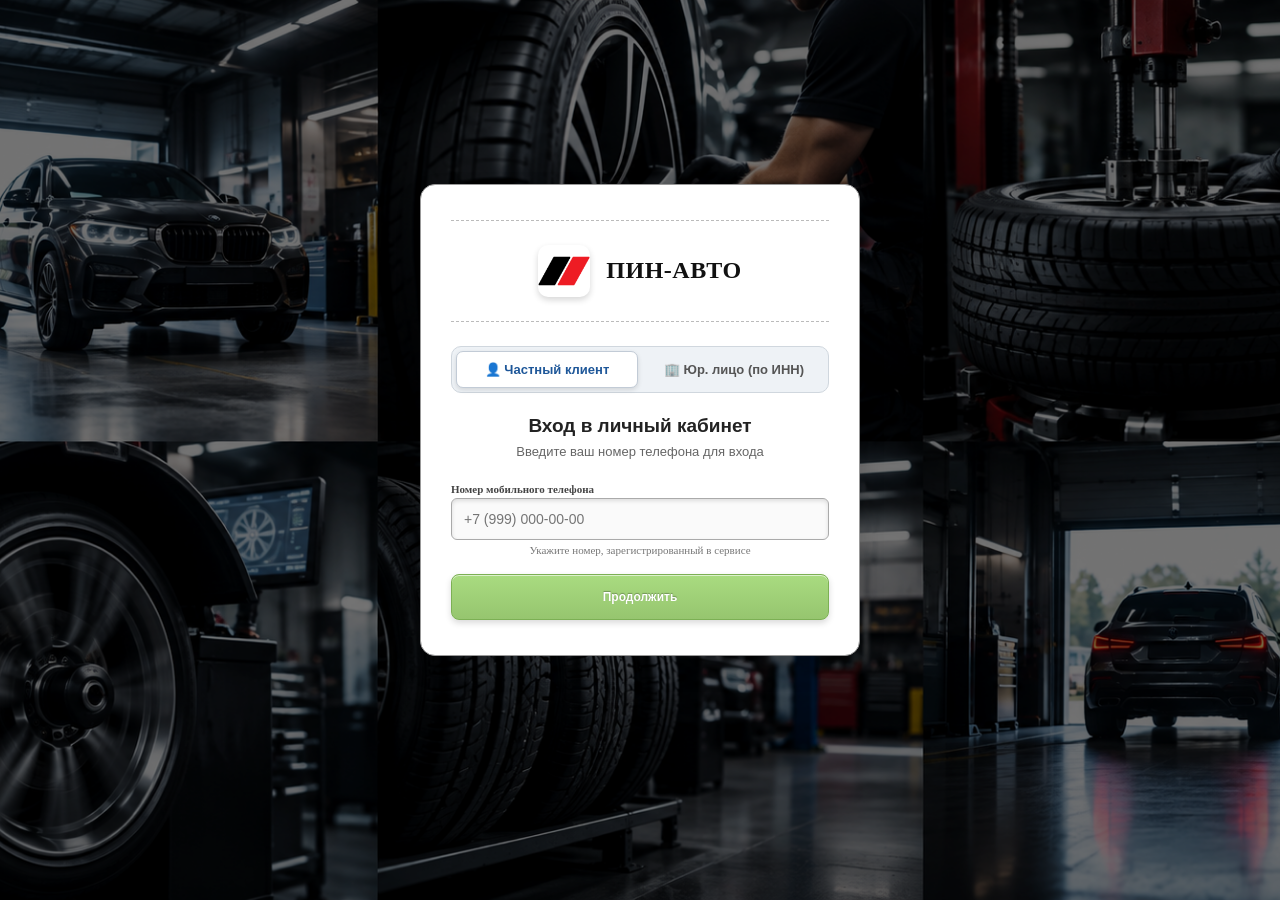
==== commit 290e1827: "Consolidate CSS into unified main.css and remove redundant files - Merged css.css, cabinet-b2b.css, " ====
--- a/cabinet-b2b.html
+++ b/cabinet-b2b.html
@@ -11,7 +11,7 @@
     <link rel="apple-touch-icon" sizes="180x180" href="favicons/apple-touch-icon.png">
     
     <!-- Стили B2C -->
-    <link rel="stylesheet" href="cabinet-b2b.css">
+    <link rel="stylesheet" href="css/main.css">
 
     <!-- Клиентский скрипт B2B -->
     <script src="js/cabinet-b2b.js" defer></script>
--- a/css/main.css
+++ b/css/main.css
@@ -0,0 +1,2473 @@
+/* ============================================================
+   ПИН-АВТО — ЕДИНЫЙ СТИЛЬ (css/main.css)
+   Объединяет: css.css + cabinet-b2b.css + login.css + guest.css
+   + storage.css (+ уникальные виджеты web20.css).
+   Дубликаты правил слиты в единные декларации, каскад и
+   @media-группы сохранены, неиспользуемые селекторы удалены.
+   Подключается на всех страницах; css/pages.css — только для
+   страниц входа/гостевой; admin/admin.css — изолированная админка.
+   ============================================================ */
+:root {
+    --font-main: "Trebuchet MS", "Lucida Grande", "Segoe UI", Arial, sans-serif;
+    --font-mono: "Consolas", "Courier New", monospace;
+    --font-ui: var(--font-main);
+    --color-bg-base: #f0f0f0;
+    --color-bg-dark: #c0c0c0;
+    --color-text-main: #222222;
+    --color-text-sub: #555555;
+    --color-text-muted: #777777;
+    --color-blue-top: #7db9e8;
+    --color-blue-bottom: #1e5799;
+    --color-blue-border: #174275;
+    --color-green-top: #a9db80;
+    --color-green-bottom: #96c56f;
+    --color-green-border: #7cb054;
+    --color-red-top: #f87171;
+    --color-red-bottom: #dc2626;
+    --color-border-main: #aaaaaa;
+    --color-border-card: #999999;
+    --color-border-light: #cccccc;
+    --font-ui: "Trebuchet MS", "Lucida Grande", "Segoe UI", Arial, sans-serif;
+}
+
+* {
+    box-sizing: border-box;
+    margin: 0;
+    padding: 0;
+}
+
+h1 {
+    font-family: var(--font-main);
+    color: var(--color-text-main);
+    text-shadow: 1px 1px 0px #ffffff;
+    margin-top: 0;
+}
+
+h2 {
+    font-family: var(--font-main);
+    color: var(--color-text-main);
+    text-shadow: 1px 1px 0px #ffffff;
+    margin-top: 0;
+    font-size: 18px !important;
+    text-align: center;
+    border-bottom: 2px dashed var(--color-border-light);
+    padding-bottom: 8px !important;
+    margin-bottom: 12px !important;
+}
+
+h3 {
+    font-family: var(--font-main);
+    color: var(--color-text-main);
+    text-shadow: 1px 1px 0px #ffffff;
+    margin-top: 0;
+    font-size: 17px;
+    margin-bottom: 14px;
+}
+
+h4 {
+    font-family: var(--font-main);
+    color: var(--color-text-main);
+    text-shadow: 1px 1px 0px #ffffff;
+    margin-top: 0;
+}
+
+h5 {
+    font-family: var(--font-main);
+    color: var(--color-text-main);
+    text-shadow: 1px 1px 0px #ffffff;
+    margin-top: 0;
+}
+
+h1.cabinet-page-title {
+    font-size: 18px !important;
+    margin-bottom: 2px !important;
+    font-weight: bold;
+}
+
+p {
+    font-family: var(--font-main);
+    line-height: 1.45;
+}
+
+.cabinet-page-subtitle {
+    color: var(--color-text-muted);
+    font-size: 12px !important;
+    margin-bottom: 10px !important;
+    text-shadow: 1px 1px 0 #ffffff;
+    display: none;
+    margin: 0 0 22px 0;
+}
+
+label {
+    display: block;
+    margin-bottom: 3px !important;
+    font-weight: bold;
+    font-size: 11px !important;
+    color: #444444;
+    text-shadow: 1px 1px 0px #ffffff;
+}
+
+.field-hint {
+    font-size: 11px;
+    color: var(--color-text-muted);
+    margin-top: 4px;
+    display: block;
+    font-weight: normal;
+    text-shadow: 0 1px 0 #ffffff;
+    text-align: center;
+}
+
+select {
+    width: 100% !important;
+    height: 42px !important;
+    padding: 8px 12px !important;
+    border: 1px solid var(--color-border-main) !important;
+    border-radius: 6px !important;
+    font-size: 14px !important;
+    font-family: var(--font-main) !important;
+    background: #fafafa !important;
+    color: var(--color-text-main) !important;
+    box-shadow: inset 0 2px 4px rgba(0, 0, 0, 0.12) !important;
+    transition: all 0.2s ease-in-out !important;
+    background-color: #fafafa;
+    box-sizing: border-box;
+    outline: none;
+}
+
+input[type="text"] {
+    width: 100% !important;
+    height: 42px !important;
+    padding: 8px 12px !important;
+    border: 1px solid var(--color-border-main) !important;
+    border-radius: 6px !important;
+    font-size: 14px !important;
+    font-family: var(--font-main) !important;
+    background: #fafafa !important;
+    color: var(--color-text-main) !important;
+    box-shadow: inset 0 2px 4px rgba(0, 0, 0, 0.12) !important;
+    transition: all 0.2s ease-in-out !important;
+    background-color: #fafafa;
+    box-sizing: border-box;
+    outline: none;
+}
+
+input[type="tel"] {
+    width: 100% !important;
+    height: 42px !important;
+    padding: 8px 12px !important;
+    border: 1px solid var(--color-border-main) !important;
+    border-radius: 6px !important;
+    font-size: 14px !important;
+    font-family: var(--font-main) !important;
+    background: #fafafa !important;
+    color: var(--color-text-main) !important;
+    box-shadow: inset 0 2px 4px rgba(0, 0, 0, 0.12) !important;
+    transition: all 0.2s ease-in-out !important;
+    background-color: #fafafa;
+    box-sizing: border-box;
+    outline: none;
+}
+
+input[type="email"] {
+    width: 100% !important;
+    height: 42px !important;
+    padding: 8px 12px !important;
+    border: 1px solid var(--color-border-main) !important;
+    border-radius: 6px !important;
+    font-size: 14px !important;
+    font-family: var(--font-main) !important;
+    background: #fafafa !important;
+    color: var(--color-text-main) !important;
+    box-shadow: inset 0 2px 4px rgba(0, 0, 0, 0.12) !important;
+    transition: all 0.2s ease-in-out !important;
+}
+
+input[type="date"] {
+    width: 100% !important;
+    height: 42px !important;
+    padding: 8px 12px !important;
+    border: 1px solid var(--color-border-main) !important;
+    border-radius: 6px !important;
+    font-size: 14px !important;
+    font-family: var(--font-main) !important;
+    background: #fafafa !important;
+    color: var(--color-text-main) !important;
+    box-shadow: inset 0 2px 4px rgba(0, 0, 0, 0.12) !important;
+    transition: all 0.2s ease-in-out !important;
+}
+
+select:focus {
+    border-color: #5b9dd9 !important;
+    outline: none !important;
+    background: #ffffff !important;
+    box-shadow: inset 0 2px 4px rgba(0,0,0,0.1), 0 0 8px rgba(91,157,217,0.55) !important;
+    background-color: #ffffff;
+}
+
+input:focus {
+    border-color: #5b9dd9 !important;
+    outline: none !important;
+    background: #ffffff !important;
+    box-shadow: inset 0 2px 4px rgba(0,0,0,0.1), 0 0 8px rgba(91,157,217,0.55) !important;
+    background-color: #ffffff;
+}
+
+input:read-only {
+    background: linear-gradient(to bottom, #f5f5f5 0%, #ebebeb 100%) !important;
+    color: #777777 !important;
+    border-color: #cccccc !important;
+    box-shadow: inset 0 1px 2px rgba(0,0,0,0.06) !important;
+    cursor: not-allowed !important;
+}
+
+select:disabled {
+    background: linear-gradient(to bottom, #f5f5f5 0%, #ebebeb 100%) !important;
+    color: #777777 !important;
+    border-color: #cccccc !important;
+    box-shadow: inset 0 1px 2px rgba(0,0,0,0.06) !important;
+    cursor: not-allowed !important;
+}
+
+.form-group {
+    margin-bottom: 18px;
+    display: flex;
+    flex-direction: column;
+    text-align: left;
+    position: relative;
+}
+
+.form-group.mb-0 {
+    margin-bottom: 0;
+}
+
+.form-row {
+    display: grid;
+    grid-template-columns: 1fr 1fr;
+    gap: 18px;
+    margin-bottom: 18px;
+}
+
+.login-wrapper {
+    min-height: calc(100vh - 60px);
+    display: flex;
+    align-items: center;
+    justify-content: center;
+    padding: 20px 10px;
+    width: 100%;
+}
+
+.login-card-box {
+    width: 100%;
+    max-width: 440px;
+    margin: 0 auto;
+    background: #ffffff;
+    padding: 35px 30px;
+    border-radius: 15px;
+    border: 1px solid var(--color-border-card);
+    box-shadow: 0 12px 25px rgba(0, 0, 0, 0.2), inset 0 1px 0 rgba(255, 255, 255, 0.9);
+    text-align: center;
+}
+
+.channel-tile.active {
+    border-color: var(--color-blue-bottom);
+    background: #e9f2fb;
+    box-shadow: 0 0 0 2px rgba(30, 87, 153, 0.25);
+}
+
+.otp-box {
+    width: 52px !important;
+    height: 56px !important;
+    font-size: 26px !important;
+    font-weight: bold !important;
+    font-family: var(--font-mono) !important;
+    text-align: center !important;
+    border: 2px solid var(--color-border-main) !important;
+    border-radius: 8px !important;
+    background: #ffffff !important;
+    box-shadow: inset 0 2px 4px rgba(0,0,0,0.12) !important;
+    outline: none !important;
+    transition: border-color 0.2s, box-shadow 0.2s;
+    padding: 0 !important;
+}
+
+.otp-box:focus {
+    border-color: var(--color-blue-bottom) !important;
+    box-shadow: 0 0 8px rgba(30, 87, 153, 0.4) !important;
+}
+
+.btn-link {
+    background: none;
+    border: none;
+    color: var(--color-blue-bottom);
+    font-weight: bold;
+    cursor: pointer;
+    text-decoration: underline;
+    font-family: var(--font-main);
+    font-size: 13px;
+    padding: 0;
+}
+
+.submit-btn {
+    font-family: var(--font-main);
+    font-weight: bold;
+    cursor: pointer;
+    display: inline-flex;
+    align-items: center;
+    justify-content: center;
+    text-align: center;
+    user-select: none;
+    border-radius: 8px;
+    transition: all 0.2s ease;
+    width: 100%;
+    background: linear-gradient(to bottom, var(--color-green-top) 0%, var(--color-green-bottom) 100%);
+    color: #ffffff;
+    border: 1px solid var(--color-green-border);
+    padding: 6px 12px !important;
+    font-size: 12px !important;
+    text-shadow: 0 -1px 1px rgba(0,0,0,0.3);
+    box-shadow: inset 0 1px 0 rgba(255,255,255,0.6), 0 3px 6px rgba(0,0,0,0.15);
+    text-decoration: none;
+    height: 46px;
+}
+
+.week-btn {
+    font-family: var(--font-main);
+    font-weight: bold;
+    cursor: pointer;
+    display: inline-flex;
+    align-items: center;
+    justify-content: center;
+    text-align: center;
+    user-select: none;
+    border-radius: 8px;
+    transition: all 0.2s ease;
+    flex: 1;
+    padding: 6px 12px !important;
+    background: linear-gradient(to bottom, #f9f9f9 0%, #dcdcdc 100%);
+    border: 1px solid var(--color-border-main);
+    font-size: 12px !important;
+    color: #333333;
+    text-shadow: 1px 1px 0px #ffffff;
+    box-shadow: inset 0 1px 0 #ffffff, 0 1px 2px rgba(0,0,0,0.1);
+    text-decoration: none;
+}
+
+.pill-btn {
+    font-family: var(--font-main);
+    font-weight: bold;
+    cursor: pointer;
+    display: inline-flex;
+    align-items: center;
+    justify-content: center;
+    text-align: center;
+    user-select: none;
+    border-radius: 8px;
+    transition: all 0.2s ease;
+    padding: 7px 18px;
+    border: 1px solid var(--color-border-main);
+    background: linear-gradient(to bottom, #ffffff 0%, #e6e6e6 100%);
+    font-size: 13px;
+    color: #444444;
+    text-shadow: 1px 1px 0 #ffffff;
+    box-shadow: 0 1px 2px rgba(0,0,0,0.08), inset 0 1px 0 #ffffff;
+    text-decoration: none;
+}
+
+.slot-btn {
+    font-family: var(--font-main);
+    font-weight: bold;
+    cursor: pointer;
+    display: inline-flex;
+    align-items: center;
+    justify-content: center;
+    text-align: center;
+    user-select: none;
+    border-radius: 8px;
+    transition: all 0.2s ease;
+    padding: 9px 6px;
+    border: 1px solid var(--color-border-main);
+    background: linear-gradient(to bottom, #ffffff 0%, #e5e5e5 100%);
+    font-size: 13.5px;
+    color: #333333;
+    text-shadow: 1px 1px 0 #ffffff;
+    box-shadow: 0 1px 2px rgba(0,0,0,0.08), inset 0 1px 0 #ffffff;
+    text-decoration: none;
+}
+
+.submit-btn:hover {
+    background: linear-gradient(to bottom, #b4e38c 0%, #a2d17a 100%);
+    box-shadow: inset 0 1px 0 rgba(255,255,255,0.7), 0 4px 8px rgba(0,0,0,0.2);
+    transform: translateY(-1px);
+}
+
+.submit-btn:active {
+    background: #84b35e;
+    box-shadow: inset 0 3px 6px rgba(0,0,0,0.3);
+    transform: translateY(1px);
+}
+
+.submit-btn:disabled {
+    opacity: 0.6;
+    cursor: not-allowed;
+    transform: none !important;
+}
+
+.week-btn:hover {
+    background: linear-gradient(to bottom, #ffffff 0%, #e0e0e0 100%);
+    border-color: #999999;
+}
+
+.week-btn.active {
+    background: linear-gradient(to bottom, var(--color-blue-top) 0%, var(--color-blue-bottom) 100%) !important;
+    color: #ffffff !important;
+    border-color: var(--color-blue-border) !important;
+    text-shadow: 0 -1px 1px rgba(0,0,0,0.5) !important;
+    box-shadow: inset 0 2px 4px rgba(0,0,0,0.4) !important;
+}
+
+.car-action-row {
+    display: flex;
+    gap: 12px;
+    margin-top: 18px;
+    flex-wrap: wrap;
+    align-items: center;
+}
+
+.car-action-btn {
+    padding: 8px 14px;
+    font-size: 13.5px;
+    background: linear-gradient(to bottom, #ffffff 0%, #f4f4f4 100%);
+    border: 1px solid var(--color-border-main);
+    border-radius: 6px;
+    cursor: pointer;
+    color: #333333;
+    font-family: var(--font-main);
+    font-weight: bold;
+    display: inline-flex;
+    align-items: center;
+    gap: 6px;
+    box-shadow: 0 1px 2px rgba(0,0,0,0.05), inset 0 1px 0 #ffffff;
+    transition: all 0.2s;
+    justify-content: center;
+    text-align: center;
+    user-select: none;
+    text-decoration: none;
+}
+
+.car-action-btn:hover {
+    background: linear-gradient(to bottom, #ffffff 0%, #eef5fa 100%);
+    border-color: var(--color-blue-bottom);
+    color: var(--color-blue-bottom);
+    box-shadow: 0 2px 4px rgba(30,87,153,0.15);
+}
+
+.filter-pills-row {
+    display: flex;
+    flex-wrap: wrap;
+    gap: 8px;
+    margin-bottom: 18px;
+}
+
+.pill-btn:hover:not(.active) {
+    background: linear-gradient(to bottom, #ffffff 0%, #dcdcdc 100%);
+    border-color: #888888;
+}
+
+.pill-btn.active {
+    background: linear-gradient(to bottom, var(--color-blue-top) 0%, var(--color-blue-bottom) 100%) !important;
+    color: #ffffff !important;
+    border-color: var(--color-blue-border) !important;
+    text-shadow: 0 -1px 1px rgba(0,0,0,0.5);
+    box-shadow: inset 0 2px 4px rgba(0,0,0,0.3);
+}
+
+.cabinet-layout-grid {
+    display: grid;
+    grid-template-columns: 300px 1fr;
+    max-width: 1350px;
+    margin: 0 auto;
+    gap: 25px;
+    align-items: start;
+}
+
+.cabinet-sidebar {
+    background: #ffffff;
+    border: 1px solid var(--color-border-card);
+    border-radius: 14px;
+    padding: 18px;
+    box-shadow: 0 10px 22px rgba(0,0,0,0.12), inset 0 1px 0 #ffffff;
+    position: sticky;
+    top: 20px;
+}
+
+.sidebar-user-block {
+    display: flex;
+    align-items: center;
+    gap: 12px;
+    border-bottom: 2px dashed var(--color-border-light);
+    padding-bottom: 14px;
+    margin-bottom: 14px;
+}
+
+.user-avatar {
+    width: 48px;
+    height: 48px;
+    background: linear-gradient(135deg, #e5e5e5 0%, #cccccc 100%);
+    border-radius: 50%;
+    display: flex;
+    align-items: center;
+    justify-content: center;
+    font-weight: bold;
+    font-size: 16px;
+    color: #333;
+    border: 1px solid #bbb;
+    box-shadow: inset 0 1px 0 #ffffff;
+}
+
+.user-info-meta {
+    display: flex;
+    flex-direction: column;
+}
+
+.user-fullname {
+    font-weight: bold;
+    font-size: 15px;
+    color: #111111;
+    line-height: 1.25;
+}
+
+.user-edit-link {
+    font-size: 12px;
+    color: var(--color-blue-bottom);
+    text-decoration: none;
+    margin-top: 2px;
+    font-weight: bold;
+}
+
+.user-edit-link:hover {
+    text-decoration: underline;
+}
+
+.sidebar-nav {
+    display: flex;
+    flex-direction: column;
+    gap: 5px;
+}
+
+.nav-item {
+    padding: 10px 14px;
+    border-radius: 6px;
+    color: #444444;
+    text-decoration: none;
+    font-size: 13.5px;
+    font-weight: bold;
+    display: flex;
+    justify-content: space-between;
+    align-items: center;
+    transition: 0.15s;
+    border: 1px solid transparent;
+    user-select: none;
+}
+
+.nav-item:hover {
+    background: #f0f0f0;
+    color: #111111;
+    border-color: #cbd5e1;
+    box-shadow: 0 2px 4px rgba(0, 0, 0, 0.04);
+}
+
+.nav-item.active {
+    background: linear-gradient(to bottom, var(--color-blue-top) 0%, var(--color-blue-bottom) 100%) !important;
+    color: #ffffff !important;
+    text-shadow: 0 -1px 1px rgba(0,0,0,0.5);
+    box-shadow: inset 0 1px 0 rgba(255,255,255,0.4);
+    border-color: #174275;
+}
+
+.nav-logout {
+    color: #dc2626 !important;
+    margin-top: 8px;
+    border-top: 1px solid #eeeeee;
+    padding-top: 12px;
+}
+
+.nav-logout:hover {
+    background: #fee2e2 !important;
+    color: #dc2626 !important;
+    border-color: #fca5a5 !important;
+}
+
+.badge-count {
+    background: var(--color-red-bottom);
+    color: #ffffff;
+    padding: 2px 7px;
+    border-radius: 12px;
+    font-size: 11px;
+    font-weight: bold;
+    border: 1px solid #b91c1c;
+    box-shadow: 0 1px 2px rgba(0, 0, 0, 0.2);
+}
+
+.tab-pane {
+    display: none;
+}
+
+.tab-pane.active {
+    display: block;
+}
+
+.settings-tab-panel.active {
+    display: block;
+}
+
+.dashboard-card {
+    background: #ffffff;
+    border: 1px solid var(--color-border-card);
+    border-radius: 12px;
+    padding: 24px;
+    box-shadow: 0 6px 18px rgba(0, 0, 0, 0.08), inset 0 1px 0 #ffffff;
+    position: relative;
+    margin-bottom: 20px;
+}
+
+.settings-card {
+    background: #ffffff;
+    border: 1px solid var(--color-border-card);
+    border-radius: 12px;
+    padding: 24px;
+    box-shadow: 0 6px 18px rgba(0, 0, 0, 0.08), inset 0 1px 0 #ffffff;
+    position: relative;
+    margin-bottom: 20px;
+    border-top-left-radius: 4px;
+}
+
+.booking-container {
+    background: #ffffff;
+    border: 1px solid var(--color-border-card);
+    border-radius: 12px;
+    padding: 24px;
+    box-shadow: 0 6px 18px rgba(0, 0, 0, 0.08), inset 0 1px 0 #ffffff;
+    position: relative;
+    margin-bottom: 20px;
+}
+
+.settings-grid-form {
+    display: grid;
+    grid-template-columns: 1fr 1fr;
+    gap: 16px 20px;
+}
+
+.dashboard-grid {
+    display: grid;
+    grid-template-columns: repeat(2, 1fr);
+    gap: 20px;
+}
+
+.dashboard-card.span-2 {
+    grid-column: span 2;
+}
+
+.card-header-flex {
+    display: flex;
+    justify-content: space-between;
+    align-items: center;
+    margin-bottom: 14px;
+}
+
+.card-header-flex h3 {
+    margin-bottom: 0;
+}
+
+.card-link-right {
+    font-size: 13px;
+    color: var(--color-blue-bottom);
+    text-decoration: none;
+    font-weight: bold;
+}
+
+.card-link-right:hover {
+    text-decoration: underline;
+}
+
+.quick-banners-grid {
+    display: grid;
+    grid-template-columns: repeat(4, 1fr);
+    gap: 14px;
+    margin-bottom: 22px;
+}
+
+.quick-banner {
+    background: linear-gradient(to bottom, #ffffff 0%, #f6f6f6 100%);
+    border: 1px solid var(--color-border-main);
+    border-radius: 9px;
+    padding: 13px 15px;
+    display: flex;
+    justify-content: space-between;
+    align-items: center;
+    cursor: pointer;
+    box-shadow: 0 2px 4px rgba(0,0,0,0.05), inset 0 1px 0 #fff;
+    transition: all 0.2s;
+}
+
+.quick-banner:hover {
+    border-color: var(--color-blue-bottom);
+    box-shadow: 0 4px 10px rgba(30,87,153,0.18);
+    transform: translateY(-1px);
+    background: linear-gradient(to bottom, #ffffff 0%, #e0f2fe 100%);
+}
+
+.quick-banner span {
+    font-size: 13.5px;
+    font-weight: bold;
+    color: #333333;
+}
+
+.qb-icon {
+    width: 32px;
+    height: 32px;
+    background: #eef5fa;
+    border-radius: 6px;
+    display: flex;
+    align-items: center;
+    justify-content: center;
+    font-size: 16px;
+    border: 1px solid #cbd5e1;
+}
+
+.empty-info-box {
+    background: linear-gradient(to bottom, #ffffff 0%, #f9f9f9 100%);
+    border: 1px solid #e0e0e0;
+    padding: 12px 15px;
+    border-radius: 8px;
+    font-size: 13px;
+    color: var(--color-text-sub);
+    margin-bottom: 15px;
+    display: flex;
+    align-items: center;
+    gap: 10px;
+    box-shadow: inset 0 1px 0 #ffffff;
+}
+
+.slots-empty-notice {
+    background: #fff8e6;
+    border: 1px solid #ffeeba;
+    border-left: 4px solid #ffc107;
+    padding: 12px 15px;
+    border-radius: 6px;
+    color: #856404;
+    font-size: 14px;
+    font-weight: bold;
+    text-align: center;
+    grid-column: 1 / -1;
+}
+
+.table-wrap {
+    width: 100%;
+    overflow-x: auto;
+    border-radius: 8px;
+    border: 1px solid var(--color-border-main);
+    box-shadow: inset 0 2px 4px rgba(0,0,0,0.1);
+    background: #ffffff;
+    margin-bottom: 22px;
+}
+
+.data-table {
+    width: 100%;
+    border-collapse: collapse;
+    text-align: left;
+    font-size: 13.5px;
+}
+
+.data-table th {
+    background: linear-gradient(to bottom, #ffffff 0%, #e5e5e5 100%);
+    color: #333333;
+    font-weight: bold;
+    padding: 11px 13px;
+    border-bottom: 1px solid var(--color-border-main);
+    box-shadow: inset 0 1px 0 #ffffff;
+    text-shadow: 1px 1px 0 #ffffff;
+    white-space: nowrap;
+}
+
+.data-table td {
+    padding: 11px 13px;
+    border-bottom: 1px solid #e5e5e5;
+    color: #333333;
+    vertical-align: middle;
+}
+
+.data-table tr:nth-child(even) td {
+    background-color: #fafafa;
+}
+
+.data-table tr:hover td {
+    background-color: #eef5fa;
+}
+
+.status-badge {
+    display: inline-block;
+    padding: 3px 10px;
+    border-radius: 12px;
+    font-size: 12px;
+    font-weight: bold;
+    text-shadow: 1px 1px 0 rgba(255,255,255,0.8);
+    border: 1px solid #bbbbbb;
+    background: linear-gradient(to bottom, #ffffff 0%, #e5e5e5 100%);
+    box-shadow: 0 1px 2px rgba(0,0,0,0.06);
+    white-space: nowrap;
+}
+
+.status-badge.success {
+    background: linear-gradient(to bottom, #e3f6dc 0%, #c8eec0 100%) !important;
+    border-color: #a8d59d !important;
+    color: #245e18 !important;
+}
+
+.status-badge.warning {
+    background: linear-gradient(to bottom, #fffde6 0%, #faeec1 100%) !important;
+    border-color: #e6d38e !important;
+    color: #796013 !important;
+}
+
+.vin-box {
+    font-family: var(--font-mono);
+    font-size: 13px;
+    background: #f0f0f0;
+    padding: 3px 6px;
+    border-radius: 4px;
+    border: 1px solid #cccccc;
+    color: #111111;
+}
+
+.deal-sum {
+    color: var(--color-blue-bottom);
+    font-size: 16px;
+    font-weight: bold;
+}
+
+.tabs-container {
+    display: flex;
+    flex-wrap: wrap;
+    gap: 6px;
+    margin-bottom: 14px;
+    border-bottom: 1px solid #cccccc;
+    padding-bottom: 10px;
+}
+
+.tab-btn {
+    padding: 8px 14px;
+    background: linear-gradient(to bottom, #f0f0f0 0%, #e0e0e0 100%);
+    border: 1px solid #bbbbbb;
+    border-radius: 6px 6px 0 0;
+    font-size: 13px;
+    font-weight: bold;
+    cursor: pointer;
+    color: #444444;
+    text-shadow: 1px 1px 0 #ffffff;
+    margin-bottom: -1px;
+}
+
+.tab-btn:hover {
+    background: #ffffff;
+}
+
+.tab-btn.active {
+    background: #ffffff;
+    color: #111111;
+    border-bottom: 1px solid #ffffff;
+}
+
+.tab-content {
+    display: none;
+    flex-direction: column;
+    gap: 8px;
+    background: #ffffff;
+    border: 1px solid #cccccc;
+    padding: 14px;
+    min-height: 150px;
+    max-height: 280px;
+    overflow-y: auto;
+    box-shadow: inset 0 0 5px rgba(0,0,0,0.05);
+    border-radius: 0 8px 8px 8px;
+}
+
+.tab-content.active {
+    display: flex;
+}
+
+.service-item {
+    display: flex;
+    align-items: center;
+    justify-content: space-between;
+    padding: 9px 12px;
+    border-radius: 6px;
+    border: 1px solid #dddddd;
+    background: linear-gradient(to bottom, #ffffff 0%, #f9f9f9 100%);
+    cursor: pointer;
+    transition: 0.15s;
+}
+
+.service-item:hover {
+    background: #eef5fa;
+    border-color: #99bce8;
+}
+
+.service-left {
+    display: flex;
+    align-items: center;
+    gap: 10px;
+    font-size: 13.5px;
+    font-weight: bold;
+    color: #333333;
+}
+
+.service-left input {
+    width: 16px !important;
+    height: 16px !important;
+    cursor: pointer;
+    margin: 0;
+}
+
+.service-right {
+    font-size: 13px;
+    color: var(--color-text-muted);
+    display: flex;
+    align-items: center;
+    gap: 14px;
+}
+
+.service-price {
+    font-weight: bold;
+    color: var(--color-blue-bottom);
+    font-size: 14px;
+}
+
+.summary-box {
+    background: linear-gradient(to bottom, #fffbe0 0%, #f6ea9e 100%);
+    border: 1px solid #d4c264;
+    padding: 12px 15px;
+    border-radius: 8px;
+    margin-bottom: 18px;
+    display: flex;
+    justify-content: space-between;
+    font-weight: bold;
+    font-size: 14.5px;
+    color: #554a10;
+    text-shadow: 1px 1px 0 #ffffff;
+    box-shadow: 0 2px 4px rgba(0,0,0,0.08);
+}
+
+.slots-grid {
+    display: grid;
+    grid-template-columns: repeat(auto-fill, minmax(90px, 1fr));
+    gap: 9px;
+    margin-top: 10px;
+}
+
+.slot-btn:hover:not(:disabled) {
+    background: linear-gradient(to bottom, #ffffff 0%, #d4d4d4 100%);
+    border-color: #475569;
+}
+
+.slot-btn.selected {
+    background: linear-gradient(to bottom, var(--color-blue-top) 0%, var(--color-blue-bottom) 100%) !important;
+    color: #ffffff !important;
+    border-color: var(--color-blue-border) !important;
+    text-shadow: 0 -1px 1px rgba(0,0,0,0.5);
+    box-shadow: inset 0 2px 5px rgba(0,0,0,0.4);
+}
+
+.slot-btn:disabled {
+    background: #eeeeee;
+    color: #aaaaaa;
+    border-color: #dddddd;
+    text-shadow: none;
+    box-shadow: none;
+    cursor: not-allowed;
+}
+
+.grid-v4 {
+    display: flex;
+    gap: 6px !important;
+    overflow-x: auto;
+    padding-bottom: 5px;
+    margin-bottom: 8px !important;
+    grid-template-columns: repeat(auto-fit, minmax(85px, 1fr));
+}
+
+.card-v4 {
+    flex: 1;
+    min-width: 75px;
+    background: linear-gradient(to bottom, #f9f9f9 0%, #e3e3e3 100%);
+    border: 1px solid #c5c5c5;
+    border-radius: 6px;
+    padding: 4px 2px !important;
+    text-align: center;
+    cursor: pointer;
+    user-select: none;
+    box-shadow: 0 1px 2px rgba(0,0,0,0.1);
+    transition: 0.2s;
+}
+
+.card-v4:hover {
+    background: linear-gradient(to bottom, #ffffff 0%, #f0f0f0 100%);
+    border-color: #999999;
+}
+
+.card-v4.selected {
+    background: linear-gradient(to bottom, var(--color-blue-top) 0%, var(--color-blue-bottom) 100%) !important;
+    border-color: var(--color-blue-border) !important;
+    box-shadow: inset 0 2px 4px rgba(0,0,0,0.25);
+    color: #ffffff !important;
+    text-shadow: 0 -1px 1px rgba(0, 0, 0, 0.5);
+}
+
+.card-v4 .name {
+    font-size: 11px;
+    font-weight: 700;
+    text-transform: uppercase;
+    margin-bottom: 4px;
+    color: #555555;
+    text-shadow: 1px 1px 0px #ffffff;
+}
+
+.card-v4.selected .name {
+    color: #dbeafe;
+    text-shadow: none;
+}
+
+.card-v4 .date {
+    font-size: 14px;
+    font-weight: 800;
+    color: #222222;
+    margin-top: 4px;
+}
+
+.card-v4.selected .date {
+    color: #ffffff;
+    text-shadow: none;
+}
+
+.workload-box {
+    background: #f4f4f4;
+    border: 1px solid #cccccc;
+    padding: 12px 15px;
+    border-radius: 8px;
+    margin-bottom: 18px;
+    box-shadow: inset 0 1px 3px rgba(0,0,0,0.05);
+}
+
+.workload-header {
+    display: flex;
+    justify-content: space-between;
+    font-size: 13px;
+    font-weight: bold;
+    margin-bottom: 7px;
+    color: #333333;
+}
+
+.progress-bar-bg {
+    width: 100%;
+    height: 12px;
+    background: #dddddd;
+    border-radius: 6px;
+    box-shadow: inset 0 2px 4px rgba(0,0,0,0.2);
+    overflow: hidden;
+}
+
+.progress-bar-fill {
+    height: 100%;
+    width: 0%;
+    transition: width 0.4s ease;
+    border-radius: 6px;
+    background: linear-gradient(to bottom, #84cc16 0%, #65a30d 50%, #4d7c0f 100%);
+}
+
+.message {
+    margin-top: 18px;
+    padding: 12px 16px;
+    border-radius: 8px;
+    text-align: center;
+    display: none;
+    font-weight: bold;
+    font-size: 13.5px;
+    box-shadow: inset 0 1px 2px rgba(0,0,0,0.08);
+}
+
+.message.success {
+    background: #dff0d8;
+    color: #3c763d;
+    border: 1px solid #d6e9c6;
+}
+
+.message.error {
+    background: #f2dede;
+    color: #a94442;
+    border: 1px solid #ebccd1;
+}
+
+.message.is-visible {
+    display: block;
+}
+
+.checkboxes-row {
+    display: flex;
+    flex-wrap: wrap;
+    gap: 18px;
+}
+
+.checkbox-label {
+    display: flex;
+    align-items: center;
+    gap: 8px;
+    font-weight: bold;
+    font-size: 13.5px;
+    cursor: pointer;
+    color: #334155;
+}
+
+.checkbox-label input {
+    width: 16px !important;
+    height: 16px !important;
+    cursor: pointer;
+}
+
+.catalog-cars-row {
+    display: flex;
+    gap: 12px;
+    flex-wrap: wrap;
+    margin-bottom: 22px;
+}
+
+.catalog-car-btn {
+    flex: 1 1 calc(33.333% - 12px);
+    min-width: 260px;
+    max-width: 100%;
+    background: linear-gradient(to bottom, #ffffff 0%, #f4f4f4 100%);
+    border: 1px solid var(--color-border-main);
+    border-radius: 8px;
+    padding: 12px 15px;
+    cursor: pointer;
+    box-shadow: 0 1px 3px rgba(0,0,0,0.05), inset 0 1px 0 #ffffff;
+    transition: all 0.2s ease;
+    display: flex;
+    justify-content: space-between;
+    align-items: center;
+    gap: 15px;
+}
+
+.catalog-car-btn:hover {
+    background: linear-gradient(to bottom, #ffffff 0%, #eef5fa 100%);
+    border-color: var(--color-blue-bottom);
+}
+
+.catalog-car-btn.active {
+    background: linear-gradient(to bottom, var(--color-blue-top) 0%, var(--color-blue-bottom) 100%);
+    border-color: var(--color-blue-border);
+    color: #ffffff;
+    text-shadow: 0 -1px 1px rgba(0,0,0,0.4);
+    box-shadow: inset 0 2px 4px rgba(0,0,0,0.3);
+}
+
+.cc-info-left {
+    display: flex;
+    flex-direction: column;
+    align-items: flex-start;
+}
+
+.cc-logo-right {
+    width: 50px;
+    height: 50px;
+    flex-shrink: 0;
+    display: flex;
+    align-items: center;
+    justify-content: center;
+    background: #ffffff;
+    border: 1px solid #ddd;
+    border-radius: 8px;
+    padding: 4px;
+    box-shadow: inset 0 1px 2px rgba(0,0,0,0.05);
+}
+
+.catalog-car-btn.active .cc-logo-right {
+    border-color: var(--color-blue-border);
+}
+
+.cc-logo-right img {
+    max-width: 100%;
+    max-height: 100%;
+    object-fit: contain;
+}
+
+.cc-plate {
+    display: inline-block;
+    font-family: var(--font-mono);
+    font-size: 13px;
+    font-weight: bold;
+    background: #ffffff;
+    color: #111111;
+    padding: 2px 6px;
+    border-radius: 4px;
+    border: 1px solid #cccccc;
+    margin-bottom: 8px;
+    text-shadow: none;
+}
+
+.catalog-car-btn.active .cc-plate {
+    border-color: #174275;
+    box-shadow: 0 1px 2px rgba(0,0,0,0.3);
+}
+
+.cc-name {
+    font-size: 14.5px;
+    font-weight: bold;
+    margin-bottom: 4px;
+    line-height: 1.2;
+}
+
+.cc-vin {
+    font-size: 12px;
+    opacity: 0.8;
+}
+
+.catalog-specs-box {
+    background: #eef5fa;
+    border: 1px solid #c2dcf0;
+    border-radius: 8px;
+    padding: 12px 16px;
+    margin-bottom: 20px;
+    font-size: 13.5px;
+    color: #1a3c61;
+}
+
+.catalog-specs-box strong {
+    color: var(--color-blue-bottom);
+}
+
+.product-grid {
+    display: grid;
+    grid-template-columns: repeat(auto-fill, minmax(230px, 1fr));
+    gap: 18px;
+    margin-bottom: 25px;
+}
+
+.product-card {
+    background: #ffffff;
+    border: 1px solid var(--color-border-card);
+    border-radius: 10px;
+    padding: 16px;
+    display: flex;
+    flex-direction: column;
+    box-shadow: inset 0 1px 0 #ffffff, 0 2px 6px rgba(0,0,0,0.06);
+    transition: all 0.2s ease;
+    position: relative;
+}
+
+.product-card:hover {
+    border-color: var(--color-blue-bottom);
+    box-shadow: 0 8px 20px rgba(30, 87, 153, 0.15);
+    transform: translateY(-2px);
+}
+
+.product-img-wrap {
+    height: 140px;
+    display: flex;
+    align-items: center;
+    justify-content: center;
+    margin-bottom: 14px;
+    background: #fdfdfd;
+    border-radius: 6px;
+    padding: 10px;
+}
+
+.product-img-wrap img {
+    max-width: 100%;
+    max-height: 100%;
+    object-fit: contain;
+}
+
+.product-img-placeholder svg {
+    width: 60px;
+    height: 60px;
+    stroke: #cccccc;
+}
+
+.product-brand {
+    font-size: 11px;
+    text-transform: uppercase;
+    color: var(--color-text-muted);
+    font-weight: bold;
+    margin-bottom: 4px;
+}
+
+.product-title {
+    font-size: 14px;
+    font-weight: bold;
+    color: #222;
+    margin: 0 0 12px 0;
+    line-height: 1.3;
+    height: 36px;
+    overflow: hidden;
+}
+
+.product-params {
+    background: linear-gradient(to bottom, #fcfcfc 0%, #f4f4f4 100%);
+    border: 1px solid #e0e0e0;
+    border-radius: 6px;
+    padding: 10px;
+    margin-bottom: 14px;
+    font-size: 12px;
+    color: #555;
+}
+
+.product-params ul {
+    list-style: none;
+    padding: 0;
+    margin: 0;
+}
+
+.product-params li {
+    display: flex;
+    justify-content: space-between;
+    margin-bottom: 4px;
+    border-bottom: 1px dotted #ccc;
+    padding-bottom: 2px;
+}
+
+.product-params li:last-child {
+    margin-bottom: 0;
+    border-bottom: none;
+    padding-bottom: 0;
+}
+
+.product-bottom {
+    margin-top: auto;
+}
+
+.product-price-row {
+    display: flex;
+    justify-content: space-between;
+    align-items: baseline;
+    margin-bottom: 12px;
+}
+
+.product-price {
+    font-size: 20px;
+    font-weight: bold;
+    color: var(--color-blue-bottom);
+}
+
+.product-stock {
+    font-size: 11px;
+    color: #15803d;
+    font-weight: bold;
+    display: flex;
+    align-items: center;
+    gap: 4px;
+}
+
+.btn-small {
+    padding: 9px 14px;
+    font-size: 13.5px;
+}
+
+.booking-card {
+    background: #ffffff;
+    border: 1px solid var(--color-border-card);
+    border-radius: 12px;
+    box-shadow: 0 4px 12px rgba(0, 0, 0, 0.05), inset 0 1px 0 #ffffff;
+    padding: 20px 24px;
+    color: var(--color-text-main);
+    margin-bottom: 16px;
+    box-sizing: border-box;
+    transition: all 0.2s ease;
+}
+
+.booking-card:hover {
+    border-color: var(--color-blue-bottom);
+    box-shadow: 0 6px 16px rgba(30, 87, 153, 0.12), inset 0 1px 0 #ffffff;
+}
+
+.booking-card:last-child {
+    margin-bottom: 0;
+}
+
+.booking-card-header {
+    display: flex;
+    justify-content: space-between;
+    align-items: flex-start;
+    padding-bottom: 14px;
+    border-bottom: 1px solid #e5e5e5;
+    gap: 12px;
+}
+
+.booking-card-title-wrap {
+    display: flex;
+    flex-direction: column;
+}
+
+.booking-card-title {
+    font-size: 16px;
+    font-weight: bold;
+    color: #111111;
+    display: flex;
+    align-items: center;
+    gap: 8px;
+    text-shadow: 1px 1px 0 #ffffff;
+}
+
+.booking-card-post {
+    color: var(--color-text-muted);
+    font-weight: normal;
+    font-size: 14.5px;
+}
+
+.booking-card-subtitle {
+    font-size: 13px;
+    color: var(--color-text-sub);
+    margin-top: 4px;
+}
+
+.booking-status-badge {
+    display: inline-flex;
+    align-items: center;
+    justify-content: center;
+    padding: 3px 12px;
+    border-radius: 14px;
+    font-size: 12px;
+    font-weight: bold;
+    white-space: nowrap;
+    text-shadow: 1px 1px 0 rgba(255, 255, 255, 0.8);
+    box-shadow: 0 1px 2px rgba(0, 0, 0, 0.06);
+}
+
+.booking-status-active {
+    background: linear-gradient(to bottom, #e3f6dc 0%, #c8eec0 100%);
+    border: 1px solid #a8d59d;
+    color: #245e18;
+}
+
+.booking-status-done {
+    background: linear-gradient(to bottom, #ffffff 0%, #e5e5e5 100%);
+    border: 1px solid #bbbbbb;
+    color: var(--color-text-sub);
+}
+
+.booking-status-cancelled {
+    background: linear-gradient(to bottom, #fee2e2 0%, #fca5a5 100%);
+    border: 1px solid #f87171;
+    color: #991b1b;
+}
+
+.booking-grid {
+    display: grid;
+    grid-template-columns: repeat(2, 1fr);
+    gap: 16px 24px;
+    padding: 16px 0;
+    border-bottom: 1px solid #e5e5e5;
+}
+
+.booking-grid-item {
+    display: flex;
+    align-items: flex-start;
+    gap: 12px;
+}
+
+.booking-grid-icon {
+    width: 20px;
+    height: 20px;
+    color: var(--color-blue-bottom);
+    flex-shrink: 0;
+    margin-top: 2px;
+}
+
+.booking-grid-content {
+    display: flex;
+    flex-direction: column;
+}
+
+.booking-grid-label {
+    font-size: 11px;
+    color: var(--color-text-muted);
+    margin-bottom: 3px;
+    text-transform: uppercase;
+    letter-spacing: 0.5px;
+    font-weight: bold;
+}
+
+.booking-grid-val {
+    font-size: 13.5px;
+    font-weight: bold;
+    color: var(--color-text-main);
+    line-height: 1.4;
+}
+
+.booking-services-block {
+    margin-top: 16px;
+    background: linear-gradient(to bottom, #fcfcfc 0%, #f7f7f7 100%);
+    border: 1px solid #dddddd;
+    border-radius: 8px;
+    padding: 14px 16px;
+    box-shadow: inset 0 1px 0 #ffffff;
+}
+
+.booking-services-header {
+    display: flex;
+    align-items: center;
+    gap: 8px;
+    font-size: 13px;
+    font-weight: bold;
+    color: var(--color-text-main);
+    margin-bottom: 10px;
+    text-shadow: 1px 1px 0 #ffffff;
+}
+
+.booking-services-header svg {
+    width: 16px;
+    height: 16px;
+    color: var(--color-blue-bottom);
+}
+
+.booking-service-row {
+    display: flex;
+    justify-content: space-between;
+    align-items: center;
+    font-size: 13.5px;
+    padding: 7px 0;
+    border-bottom: 1px dashed #d5d5d5;
+    gap: 12px;
+}
+
+.booking-service-row:last-of-type {
+    border-bottom: none;
+}
+
+.booking-service-name {
+    color: var(--color-text-sub);
+}
+
+.booking-service-price {
+    font-weight: bold;
+    color: var(--color-text-main);
+    white-space: nowrap;
+}
+
+.booking-services-total {
+    display: flex;
+    justify-content: flex-end;
+    align-items: center;
+    gap: 10px;
+    margin-top: 10px;
+    padding-top: 10px;
+    border-top: 1px solid #cccccc;
+    font-size: 13.5px;
+    font-weight: bold;
+    color: var(--color-text-sub);
+}
+
+.booking-services-total-val {
+    color: var(--color-blue-bottom);
+    font-size: 16px;
+    font-weight: bold;
+}
+
+.calendar-container {
+    padding: 12px 15px !important;
+    width: 100%;
+    background: #ffffff;
+    border: 1px solid #999999;
+    border-radius: 12px;
+    box-shadow: 0 6px 18px rgba(0, 0, 0, 0.08);
+    box-sizing: border-box;
+}
+
+.calendar-filters-row {
+    margin-bottom: 12px !important;
+    padding-bottom: 12px !important;
+    gap: 12px !important;
+    display: flex;
+    flex-wrap: wrap;
+    align-items: flex-start;
+    border-bottom: 1px dashed #cccccc;
+}
+
+.calendar-page-wrapper {
+    width: 100%;
+    max-width: 100% !important;
+    margin: 0 auto;
+    padding: 0 10px;
+    box-sizing: border-box;
+}
+
+.stocrm-timeline-wrap {
+    width: 100%;
+    overflow-x: auto;
+    border: 1px solid #cbd5e1;
+    border-radius: 8px;
+    background: #ffffff;
+    box-shadow: inset 0 2px 4px rgba(0,0,0,0.05);
+}
+
+.stocrm-table {
+    width: 100%;
+    border-collapse: collapse;
+    table-layout: fixed;
+}
+
+.stocrm-table th {
+    border: 1px solid #d4d4d4;
+    padding: 6px;
+    text-align: center;
+    font-size: 12px;
+    background: linear-gradient(to bottom, #f1f5f9 0%, #e2e8f0 100%);
+    color: #1e293b;
+    font-weight: bold;
+    position: sticky;
+    top: 0;
+    z-index: 5;
+    box-shadow: inset 0 1px 0 #fff;
+    text-shadow: 1px 1px 0 #fff;
+    min-width: 110px;
+}
+
+.stocrm-table td {
+    border: 1px solid #d4d4d4;
+    padding: 6px;
+    text-align: center;
+    font-size: 12px;
+}
+
+.post-name-col {
+    width: 160px;
+    min-width: 160px !important;
+    text-align: left !important;
+    background: linear-gradient(to bottom, #f8fafc 0%, #f1f5f9 100%);
+    font-weight: bold;
+    color: #334155;
+    padding-left: 12px !important;
+}
+
+.time-cell {
+    position: relative !important;
+    vertical-align: top;
+    padding: 0 !important;
+    background: #fafafa;
+    height: 150px;
+    border-right: 1px dashed #e2e8f0;
+}
+
+.timeline-event-card {
+    position: absolute;
+    display: flex;
+    flex-direction: column;
+    padding: 6px 8px;
+    border-radius: 6px;
+    border: 1px solid rgba(0,0,0,0.3);
+    background-image: linear-gradient(180deg, rgba(255,255,255,0.45) 0%, rgba(255,255,255,0.1) 45%, rgba(0,0,0,0.05) 50%, rgba(0,0,0,0.12) 100%);
+    box-shadow: inset 0 1px 0 rgba(255,255,255,0.6), 0 2px 4px rgba(0,0,0,0.15);
+    cursor: pointer;
+    text-shadow: 1px 1px 0 rgba(255,255,255,0.5);
+    transition: box-shadow 0.1s;
+    text-align: left;
+    overflow: hidden;
+    z-index: 10;
+}
+
+.timeline-event-card:hover {
+    box-shadow: inset 0 1px 0 rgba(255,255,255,0.8), 0 5px 12px rgba(0,0,0,0.4);
+    z-index: 50 !important;
+}
+
+.timeline-event-card.text-white {
+    text-shadow: 0 -1px 1px rgba(0,0,0,0.7);
+    border-top-color: rgba(255,255,255,0.3);
+}
+
+.tec-header {
+    display: flex;
+    justify-content: space-between;
+    font-size: 10.5px;
+    font-weight: bold;
+    margin-bottom: 4px;
+    opacity: 0.95;
+}
+
+.tec-client {
+    font-size: 12px;
+    font-weight: bold;
+    margin-bottom: 2px;
+    white-space: nowrap;
+    overflow: hidden;
+    text-overflow: ellipsis;
+}
+
+.tec-phone {
+    font-size: 11px;
+    opacity: 0.9;
+    margin-bottom: 4px;
+}
+
+.tec-auto {
+    font-size: 11.5px;
+    font-weight: bold;
+    white-space: nowrap;
+    overflow: hidden;
+    text-overflow: ellipsis;
+}
+
+.tec-comment {
+    margin-top: 5px;
+    border-top: 1px dashed rgba(0,0,0,0.2);
+    padding-top: 5px;
+    font-size: 11px;
+    line-height: 1.3;
+    display: -webkit-box;
+    -webkit-line-clamp: 2;
+    -webkit-box-orient: vertical;
+    white-space: normal;
+    overflow: hidden;
+}
+
+.text-white .tec-comment {
+    border-top-color: rgba(255,255,255,0.3);
+}
+
+.car-plate-web20 {
+    background: linear-gradient(to bottom, #ffffff 0%, #e0e0e0 100%);
+    color: #000;
+    padding: 1px 5px;
+    border: 1px solid #999;
+    border-radius: 3px;
+    font-family: monospace;
+    font-size: 10.5px;
+    font-weight: bold;
+    box-shadow: inset 0 1px 0 #fff;
+    display: inline-block;
+    text-shadow: none;
+    margin-left: 4px;
+}
+
+.event-tooltip-global {
+    display: none;
+    position: absolute;
+    width: 320px;
+    background-color: #ffffff;
+    color: #334155;
+    text-align: left;
+    border-radius: 12px;
+    padding: 16px;
+    z-index: 999999;
+    box-shadow: 0 15px 35px rgba(0,0,0,0.25);
+    border: 1px solid #cbd5e1;
+    opacity: 0;
+    transition: opacity 0.15s ease;
+}
+
+.modal-overlay {
+    position: fixed !important;
+    top: 0 !important;
+    left: 0 !important;
+    width: 100vw !important;
+    height: 100vh !important;
+    background: rgba(0, 0, 0, 0.65) !important;
+    display: none !important;
+    align-items: center !important;
+    justify-content: center !important;
+    z-index: 99999 !important;
+    opacity: 0;
+    visibility: hidden;
+    transition: all 0.2s ease;
+    backdrop-filter: blur(2px) !important;
+}
+
+.modal-overlay.is-open {
+    opacity: 1;
+    visibility: visible;
+    display: flex !important;
+}
+
+.modal-box {
+    background: #fff;
+    border: 1px solid #999999;
+    border-radius: 12px;
+    width: 90%;
+    max-width: 650px;
+    max-height: 90vh;
+    overflow-y: auto;
+    padding: 24px;
+    box-shadow: 0 15px 35px rgba(0,0,0,0.3);
+    text-align: left;
+    transform: scale(0.92);
+    transition: transform 0.2s cubic-bezier(0.175, 0.885, 0.32, 1.275);
+}
+
+.cabinet-page-title {
+    margin: 0 0 6px 0;
+    font-size: 25px;
+    font-weight: 800;
+    color: #0f172a;
+    text-shadow: 0 1px 0 #ffffff;
+}
+
+.wave-tab-item:hover:not(.active) {
+    background: linear-gradient(180deg, #95c5f3 0%, #5496d6 100%);
+    transform: translateY(-2px);
+}
+
+.wave-tab-item.active {
+    background: #ffffff;
+    color: #0f172a;
+    border-color: #94a3b8;
+    border-bottom: 2px solid #ffffff;
+    margin-bottom: -2px;
+    padding-top: 15px;
+    padding-bottom: 15px;
+    box-shadow: 0 -4px 12px rgba(30, 41, 59, 0.1);
+    z-index: 3;
+}
+
+.wave-tab-item.active .wave-tab-title {
+    color: #0f172a;
+}
+
+.wave-tab-item.active .wave-tab-sub {
+    color: #64748b;
+    opacity: 1;
+}
+
+.pill-btn:hover {
+    background: linear-gradient(to bottom, #ffffff 0%, #e2e8f0 100%);
+    border-color: #64748b;
+}
+
+.mb-20 {
+    margin-bottom: 20px;
+}
+
+.mt-22 {
+    margin-top: 22px;
+}
+
+input[type="time"] {
+    width: 100% !important;
+    height: 42px !important;
+    padding: 8px 12px !important;
+    border: 1px solid var(--color-border-main) !important;
+    border-radius: 6px !important;
+    font-size: 14px !important;
+    font-family: var(--font-main) !important;
+    background: #fafafa !important;
+    color: var(--color-text-main) !important;
+    box-shadow: inset 0 2px 4px rgba(0, 0, 0, 0.12) !important;
+    transition: all 0.2s ease-in-out !important;
+}
+
+.user-avatar-circle {
+    width: 48px;
+    height: 48px;
+    background: linear-gradient(135deg, #e5e5e5 0%, #cccccc 100%);
+    border-radius: 50% !important;
+    display: flex;
+    align-items: center;
+    justify-content: center;
+    font-weight: bold;
+    font-size: 16px;
+    color: #333333;
+    border: 1px solid #bbbbbb;
+    box-shadow: inset 0 1px 0 #ffffff;
+    flex-shrink: 0;
+}
+
+.storage-contract-box {
+    display: flex;
+    flex-direction: column;
+    gap: 20px;
+    margin-bottom: 22px;
+}
+
+.storage-header-card {
+    background: #ffffff;
+    border: 1px solid var(--color-border-card);
+    border-radius: 12px;
+    padding: 20px 24px;
+    box-shadow: 0 6px 18px rgba(0,0,0,0.08), inset 0 1px 0 #ffffff;
+    position: relative;
+}
+
+.storage-header-top {
+    display: flex;
+    justify-content: space-between;
+    align-items: center;
+    flex-wrap: wrap;
+    gap: 12px;
+    margin-bottom: 14px;
+    border-bottom: 1px dashed var(--color-border-light);
+    padding-bottom: 12px;
+}
+
+.storage-contract-num {
+    font-size: 18px;
+    font-weight: bold;
+    color: #111111;
+    letter-spacing: 0.3px;
+}
+
+.storage-meta-grid {
+    display: grid;
+    grid-template-columns: repeat(auto-fit, minmax(180px, 1fr));
+    gap: 14px;
+    font-size: 13.5px;
+}
+
+.storage-meta-item span {
+    display: block;
+    color: var(--color-text-muted);
+    font-size: 11.5px;
+    text-transform: uppercase;
+    margin-bottom: 4px;
+    font-weight: bold;
+}
+
+.storage-meta-item strong {
+    color: var(--color-text-main);
+    font-size: 14px;
+    font-weight: 700;
+}
+
+.storage-wheels-grid {
+    display: grid;
+    grid-template-columns: repeat(2, 1fr);
+    gap: 16px;
+    margin-top: 14px;
+}
+
+.wheel-card {
+    background: #ffffff;
+    border: 1px solid var(--color-border-main);
+    border-radius: 10px;
+    padding: 16px;
+    display: flex;
+    gap: 16px;
+    align-items: center;
+    box-shadow: 0 2px 4px rgba(0, 0, 0, 0.04), inset 0 1px 0 #ffffff;
+    transition: transform 0.2s ease, border-color 0.2s ease;
+}
+
+.wheel-visual-col {
+    flex-shrink: 0;
+    text-align: center;
+    width: 80px;
+}
+
+.wheel-svg-box {
+    width: 64px;
+    height: 64px;
+    margin: 0 auto 6px auto;
+    display: flex;
+    align-items: center;
+    justify-content: center;
+    font-size: 40px;
+}
+
+.wheel-pos-tag {
+    font-size: 11px;
+    font-weight: bold;
+    color: #444444;
+    text-align: center;
+}
+
+.wheel-info-col {
+    flex: 1;
+    display: flex;
+    flex-direction: column;
+    gap: 5px;
+}
+
+.wheel-title {
+    font-size: 14px;
+    font-weight: bold;
+    color: #111111;
+    line-height: 1.25;
+}
+
+.wheel-barcode-box {
+    font-family: var(--font-mono);
+    font-size: 12px;
+    color: #444444;
+    background: #f1f5f9;
+    padding: 2px 7px;
+    border-radius: 4px;
+    border: 1px solid #cbd5e1;
+    display: inline-block;
+    width: fit-content;
+}
+
+.tread-measure-box {
+    margin-top: 4px;
+}
+
+.tread-measure-head {
+    display: flex;
+    justify-content: space-between;
+    align-items: center;
+    font-size: 12px;
+    font-weight: bold;
+    margin-bottom: 4px;
+    color: #555555;
+}
+
+.tread-track {
+    width: 100%;
+    height: 8px;
+    background: #e2e8f0;
+    border-radius: 4px;
+    overflow: hidden;
+    box-shadow: inset 0 1px 2px rgba(0,0,0,0.15);
+}
+
+.tread-fill {
+    height: 100%;
+    border-radius: 4px;
+    background: linear-gradient(90deg, #84cc16 0%, #16a34a 100%);
+    transition: width 0.5s ease;
+}
+
+.modal-header {
+    display: flex;
+    justify-content: space-between;
+    align-items: center;
+    margin-bottom: 16px;
+    border-bottom: 1px solid #e2e8f0;
+    padding-bottom: 10px;
+}
+
+.modal-header h3 {
+    font-size: 17px;
+    font-weight: bold;
+    color: #111111;
+    margin: 0;
+}
+
+.modal-close {
+    font-size: 24px;
+    font-weight: bold;
+    cursor: pointer;
+    color: #64748b;
+    line-height: 1;
+    transition: color 0.15s;
+}
+
+.modal-close:hover {
+    color: var(--color-red-bottom);
+}
+
+.dashed-divider {
+    width: 100%;
+    height: 1px;
+    border-top: 1.5px dashed #bbbbbb;
+    margin: 0 0 20px 0;
+}
+
+.dashed-divider.bottom {
+    margin: 20px 0 24px 0;
+}
+
+.brand-header-row {
+    display: flex;
+    align-items: center;
+    justify-content: center;
+    gap: 16px;
+    width: 100%;
+    padding: 4px 0;
+}
+
+.brand-logo-img {
+    width: 52px;
+    height: 52px;
+    border-radius: 10px;
+    object-fit: contain;
+    box-shadow: 0 3px 6px rgba(0, 0, 0, 0.16);
+    background: #ffffff;
+    display: block;
+}
+
+.brand-title-text {
+    font-size: 24px;
+    font-weight: bold;
+    color: #111111;
+    letter-spacing: 0.5px;
+    text-shadow: 1px 1px 0 #ffffff;
+}
+
+.auth-tabs-row {
+    display: flex;
+    gap: 6px;
+    background: #eef2f6;
+    padding: 4px;
+    border-radius: 10px;
+    margin-bottom: 22px;
+    border: 1px solid #d0d7de;
+}
+
+.auth-tab-btn {
+    flex: 1;
+    padding: 10px 8px;
+    font-size: 13px;
+    font-weight: bold;
+    font-family: var(--font-ui);
+    color: #555555;
+    background: transparent;
+    border: none;
+    border-radius: 7px;
+    cursor: pointer;
+    transition: all 0.15s ease;
+    user-select: none;
+}
+
+.auth-tab-btn:hover {
+    color: #111111;
+}
+
+.auth-tab-btn.active {
+    background: #ffffff;
+    color: #1e5799;
+    box-shadow: 0 2px 5px rgba(0, 0, 0, 0.12);
+    border: 1px solid #c2cbd6;
+}
+
+.auth-tab-pane {
+    display: none;
+}
+
+.auth-tab-pane.active {
+    display: block;
+}
+
+.auth-title {
+    font-size: 19px;
+    font-weight: bold;
+    color: #222222;
+    margin-bottom: 6px;
+    text-shadow: 1px 1px 0 #ffffff;
+    text-align: center;
+}
+
+.auth-subtitle {
+    font-size: 13px;
+    color: #666666;
+    margin-bottom: 22px;
+    text-align: center;
+}
+
+.form-group label {
+    display: block;
+    font-size: 13px;
+    font-weight: bold;
+    color: #444444;
+    margin-bottom: 7px;
+    text-shadow: 1px 1px 0 #ffffff;
+}
+
+.auth-input-field {
+    width: 100%;
+    height: 44px;
+    padding: 8px 12px;
+    font-size: 15px;
+    font-family: var(--font-ui);
+    border: 1px solid #aaaaaa;
+    border-radius: 6px;
+    background-color: #fafafa;
+    color: #222222;
+    outline: none;
+    box-shadow: inset 0 2px 4px rgba(0, 0, 0, 0.12);
+    transition: border-color 0.2s, box-shadow 0.2s;
+    box-sizing: border-box;
+}
+
+.auth-input-field:focus {
+    border-color: #5b9dd9;
+    background-color: #ffffff;
+    box-shadow: inset 0 2px 4px rgba(0, 0, 0, 0.08), 0 0 8px rgba(91, 157, 217, 0.6);
+}
+
+.auth-input-field[readonly] {
+    background-color: #f1f5f9;
+    color: #64748b;
+    cursor: not-allowed;
+}
+
+.secondary-btn {
+    width: 100%;
+    height: 44px;
+    margin-top: 10px;
+    background: linear-gradient(to bottom, #ffffff 0%, #e2e2e2 100%);
+    border: 1px solid #aaaaaa;
+    border-radius: 8px;
+    font-size: 14px;
+    font-weight: bold;
+    font-family: var(--font-ui);
+    color: #333333;
+    cursor: pointer;
+    text-shadow: 1px 1px 0 #ffffff;
+    box-shadow: inset 0 1px 0 #ffffff, 0 1px 2px rgba(0, 0, 0, 0.1);
+    display: flex;
+    align-items: center;
+    justify-content: center;
+    text-decoration: none;
+    transition: all 0.15s ease;
+    user-select: none;
+}
+
+.secondary-btn:hover {
+    background: linear-gradient(to bottom, #ffffff 0%, #d4d4d4 100%);
+    border-color: #888888;
+}
+
+.channel-list {
+    margin-bottom: 18px;
+}
+
+.channel-card {
+    border: 1.5px solid #dcdcdc;
+    border-radius: 8px;
+    padding: 12px 14px;
+    margin-bottom: 10px;
+    cursor: pointer;
+    display: flex;
+    align-items: center;
+    gap: 12px;
+    background: #ffffff;
+    text-align: left;
+    transition: all 0.2s ease;
+}
+
+.channel-card:hover:not(.disabled) {
+    border-color: #e30613;
+    background-color: #fff9f9;
+}
+
+.channel-card.active {
+    border-color: #e30613;
+    background-color: #fff5f5;
+    box-shadow: 0 0 0 1px #e30613;
+}
+
+.channel-card.disabled {
+    opacity: 0.5;
+    cursor: not-allowed;
+    background: #f9f9f9;
+}
+
+.channel-card-icon {
+    font-size: 24px;
+}
+
+.channel-card-title {
+    font-size: 14px;
+    font-weight: bold;
+    color: #222222;
+}
+
+.channel-card-sub {
+    font-size: 12px;
+    color: #666666;
+    margin-top: 2px;
+}
+
+.modal-overlay.is-open .modal-box {
+    transform: scale(1);
+}
+
+.guest-page-wrapper {
+    width: 100%;
+    max-width: 850px;
+    margin: 30px auto;
+    padding: 0 15px;
+    box-sizing: border-box;
+}
+
+.guest-card {
+    background: #ffffff;
+    border: 1px solid #999999;
+    border-radius: 16px;
+    padding: 35px;
+    box-shadow: 0 12px 28px rgba(0, 0, 0, 0.35), inset 0 1px 0 rgba(255, 255, 255, 0.9);
+}
+
+.guest-notice-box {
+    background: #fff8e6;
+    border: 1px solid #ffeeba;
+    border-left: 4px solid #ffc107;
+    padding: 15px 18px;
+    border-radius: 8px;
+    color: #856404;
+    font-size: 14px;
+    line-height: 1.5;
+    margin-bottom: 22px;
+    text-align: left;
+}
+
+.guest-notice-box.success-notice {
+    background: #ecfdf5;
+    border: 1px solid #a7f3d0;
+    border-left: 4px solid #10b981;
+    color: #065f46;
+}
+
+.storage-badge-active {
+    background: #dcfce7;
+    color: #166534;
+    border: 1px solid #bbf7d0;
+    padding: 5px 12px;
+    border-radius: 20px;
+    font-size: 12px;
+    font-weight: 800;
+    text-transform: uppercase;
+    display: inline-flex;
+    align-items: center;
+    gap: 6px;
+}
+
+.wheel-card:hover {
+    transform: translateY(-2px);
+    border-color: #cbd5e1;
+    box-shadow: 0 6px 14px rgba(0, 0, 0, 0.06);
+}
+
+.tread-fill.good {
+    background: linear-gradient(90deg, #22c55e 0%, #16a34a 100%);
+}
+
+.tread-fill.warn {
+    background: linear-gradient(90deg, #f59e0b 0%, #d97706 100%);
+}
+
+.tread-fill.crit {
+    background: linear-gradient(90deg, #ef4444 0%, #dc2626 100%);
+}
+
+.wheel-sub-status {
+    font-size: 11.5px;
+    font-weight: 700;
+    display: inline-flex;
+    align-items: center;
+    gap: 4px;
+    margin-top: 2px;
+}
+
+.wheel-sub-status.good {
+    color: #16a34a;
+}
+
+.wheel-sub-status.warn {
+    color: #d97706;
+}
+
+.wheel-sub-status.crit {
+    color: #dc2626;
+}
+
+.storage-details-card {
+    background: #ffffff;
+    border: 1px solid #e2e8f0;
+    border-radius: 12px;
+    padding: 20px;
+    box-shadow: 0 4px 10px rgba(0, 0, 0, 0.02);
+}
+
+.storage-actions-footer {
+    display: flex;
+    gap: 12px;
+    flex-wrap: wrap;
+    align-items: center;
+    margin-top: 5px;
+}
+
+
+/* ---------- Адаптивность: @media (max-width: 650px) ---------- */
+
+.form-row {
+    grid-template-columns: 1fr;
+}
+
+.settings-grid-form {
+    grid-template-columns: 1fr;
+}
+
+
+/* ---------- Адаптивность: @media (max-width: 1024px) ---------- */
+
+.cabinet-layout-grid {
+    grid-template-columns: 1fr;
+}
+
+
+/* ---------- Адаптивность: @media (max-width: 768px) ---------- */
+
+.dashboard-grid {
+    grid-template-columns: 1fr;
+}
+
+.dashboard-card.span-2 {
+    grid-column: span 1;
+}
+
+.cabinet-layout-grid {
+    display: flex;
+    flex-direction: column;
+}
+
+.cabinet-sidebar {
+    position: relative !important;
+    width: 100% !important;
+    height: auto !important;
+    max-height: none !important;
+    overflow-y: visible !important;
+    box-shadow: none !important;
+    margin-bottom: 20px;
+}
+
+.cabinet-content-area {
+    width: 100% !important;
+    padding: 0 10px !important;
+}
+
+.storage-wheels-grid {
+    grid-template-columns: 1fr;
+}
+
+
+/* ---------- Адаптивность: @media (max-width: 900px) ---------- */
+
+.quick-banners-grid {
+    grid-template-columns: repeat(2, 1fr);
+}
+
+
+/* ---------- Адаптивность: @media (max-width: 640px) ---------- */
+
+.booking-grid {
+    grid-template-columns: 1fr;
+    gap: 14px;
+}
+
+.booking-card {
+    padding: 16px;
+}
+
+.booking-card-header {
+    flex-direction: column;
+    align-items: flex-start;
+}
+
+.booking-status-badge {
+    margin-top: 4px;
+}
+
+
+/* ---------- Анимации ---------- */
+
+@keyframes spinAuth {
+    to { transform: rotate(360deg); }
+}
+
